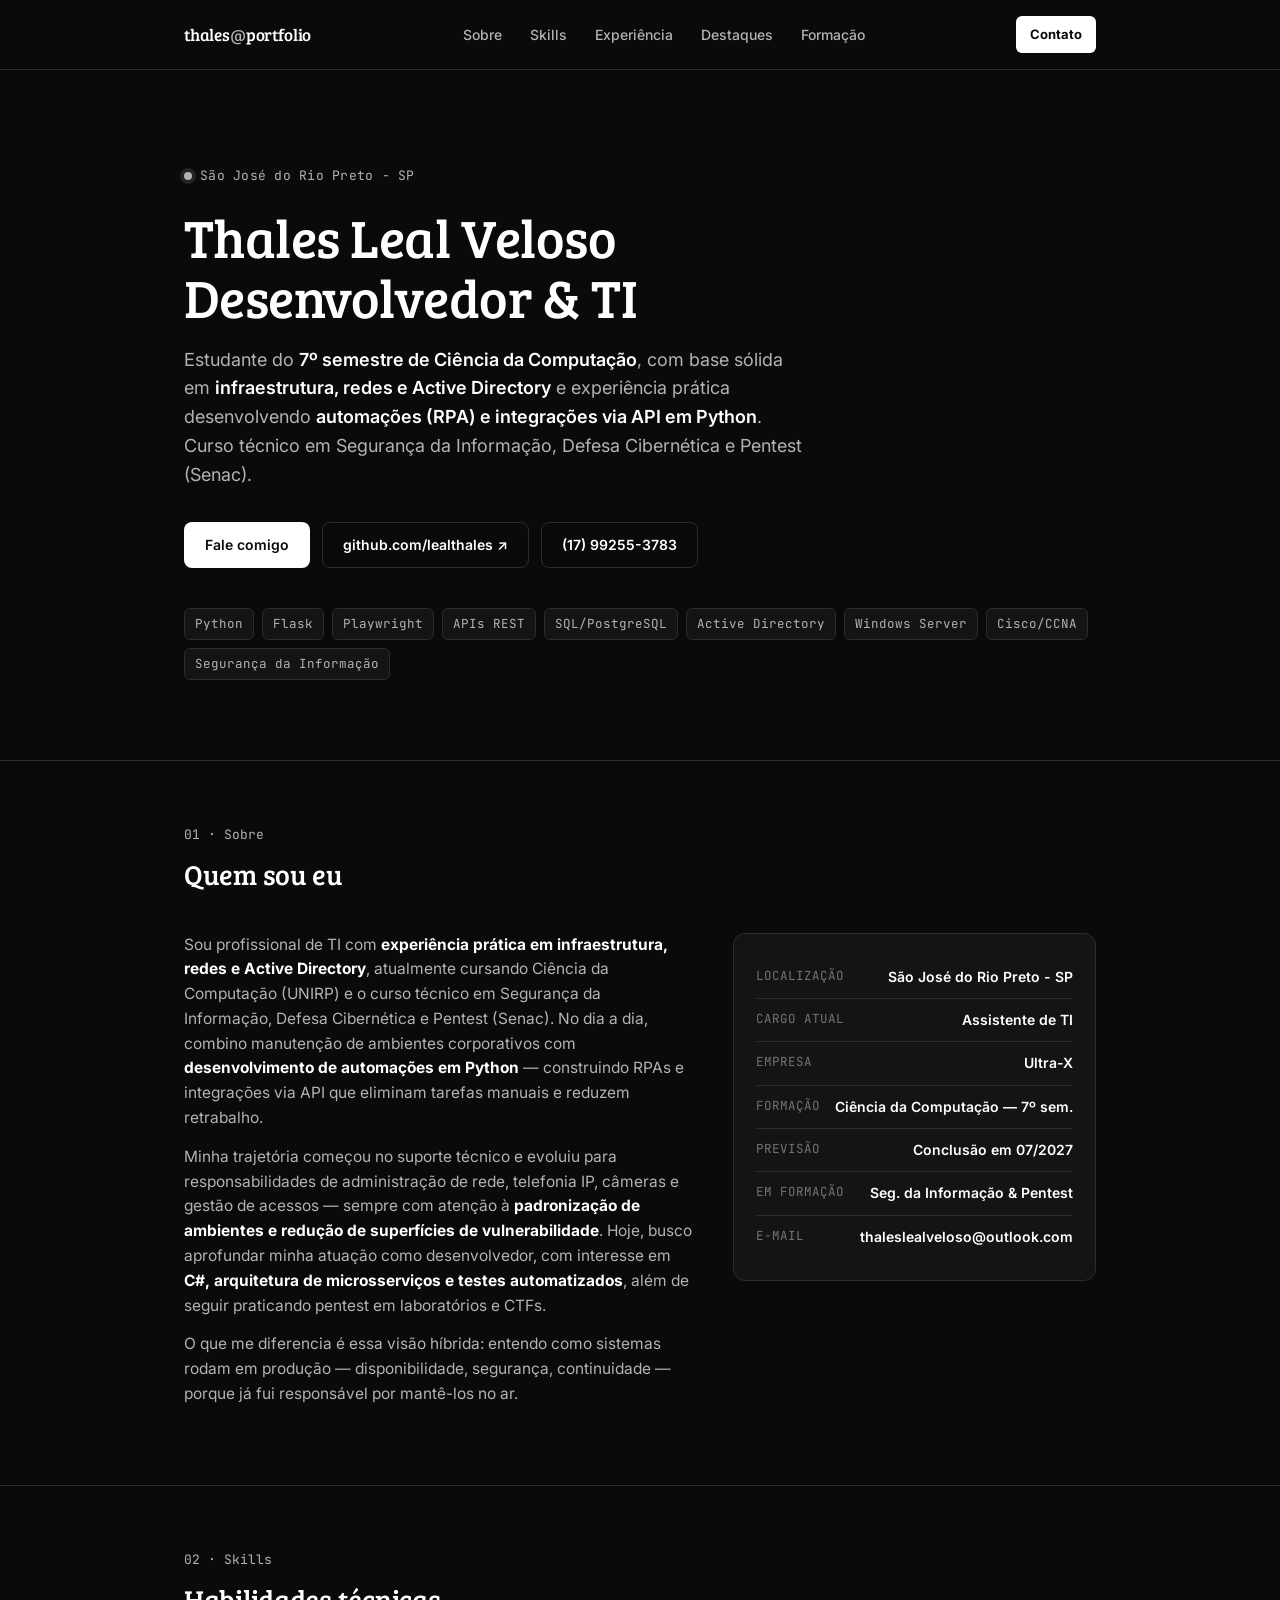
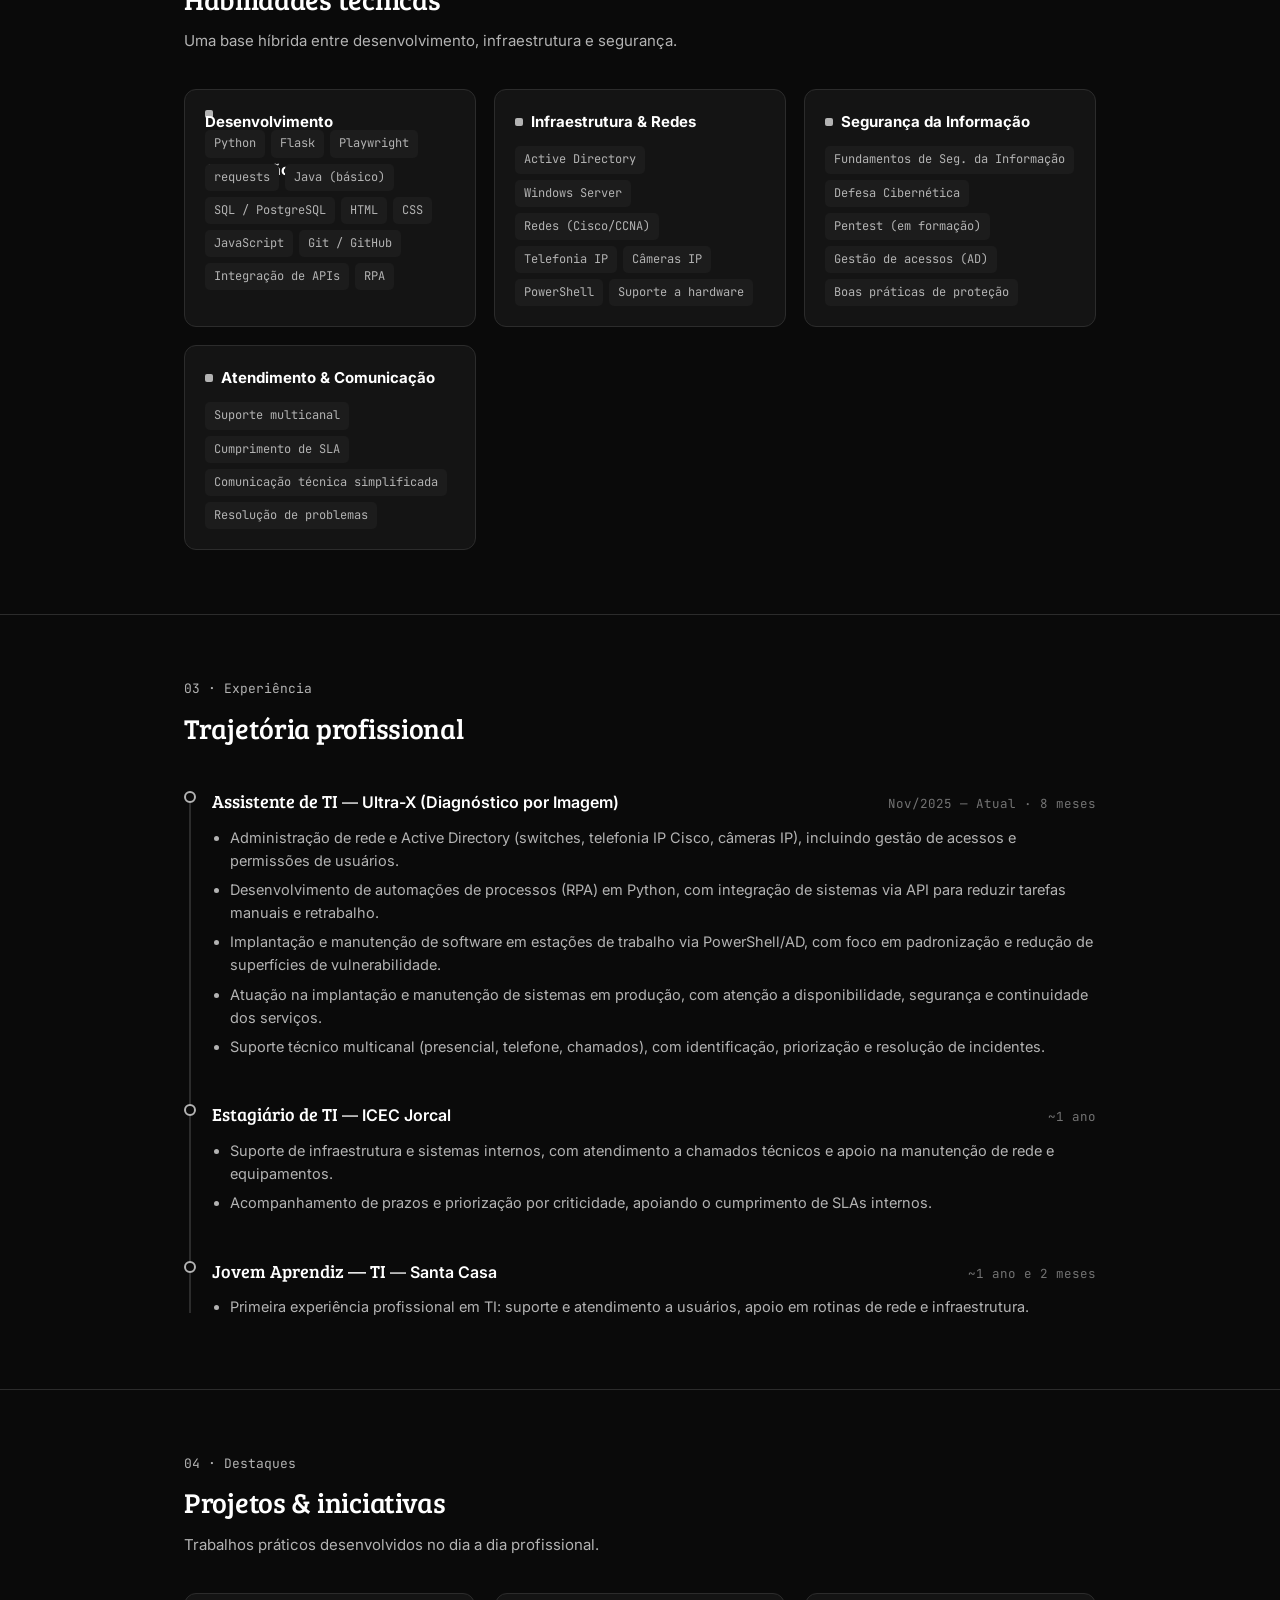
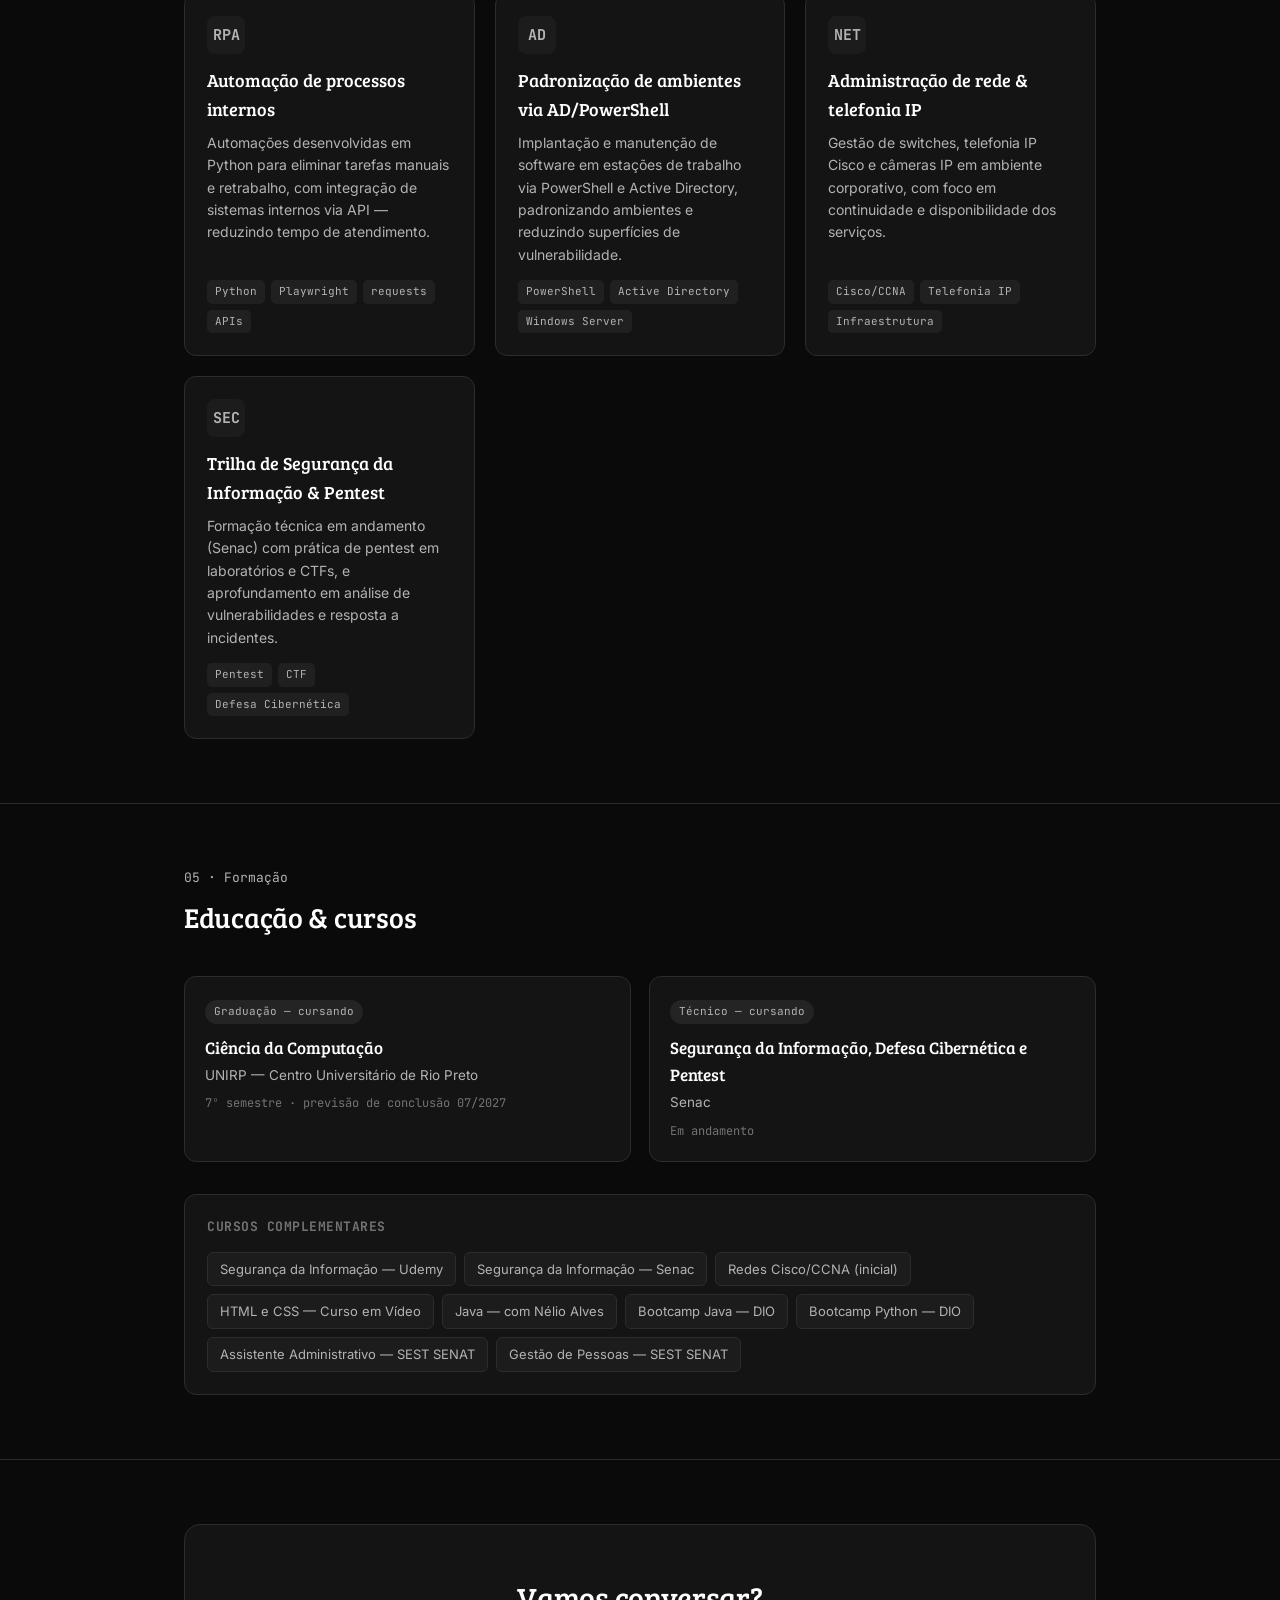
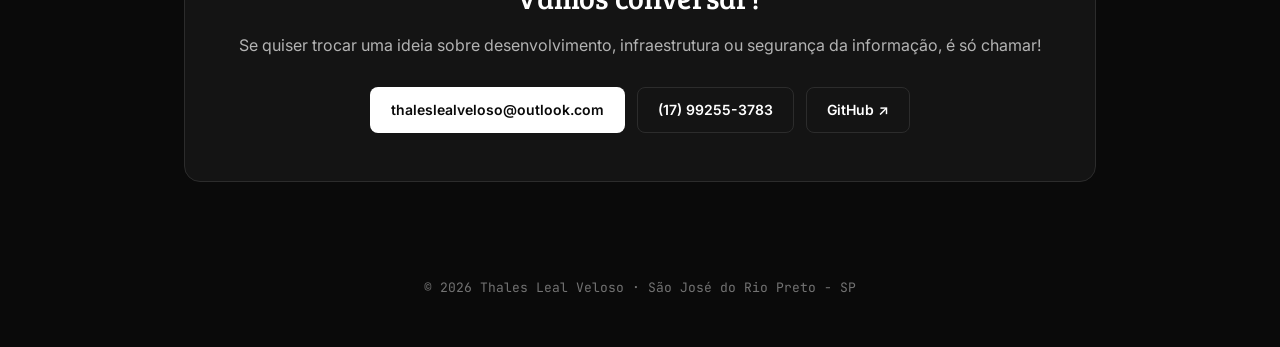
==== index.html @ 5e4aa4af "Rename index_7.html to index.html" ====
<!DOCTYPE html>
<html lang="pt-BR">
<head>
<meta charset="UTF-8">
<meta name="viewport" content="width=device-width, initial-scale=1.0">
<title>Thales Leal Veloso — Portfólio</title>
<link rel="preconnect" href="https://fonts.googleapis.com">
<link href="https://fonts.googleapis.com/css2?family=Bree+Serif&family=JetBrains+Mono:wght@400;500;700&family=Inter:wght@400;500;600;700;800&display=swap" rel="stylesheet">
<style>
  :root{
    --bg: #0a0a0a;
    --bg-elev: #141414;
    --bg-elev-2: #1c1c1c;
    --border: #2c2c2c;
    --text: #ffffff;
    --text-dim: #b3b3b3;
    --text-faint: #737373;
    --accent: #b3b3b3;
    --mono: 'JetBrains Mono', ui-monospace, SFMono-Regular, monospace;
    --sans: 'Inter', -apple-system, BlinkMacSystemFont, 'Segoe UI', sans-serif;
    --display: 'Bree Serif', 'Inter', serif;
  }
  *{ box-sizing: border-box; margin:0; padding:0; }
  html{ scroll-behavior: smooth; }
  body{
    background: var(--bg);
    color: var(--text);
    font-family: var(--sans);
    line-height: 1.6;
    -webkit-font-smoothing: antialiased;
  }
  .wrap{ max-width: 960px; margin: 0 auto; padding: 0 24px; position:relative; z-index:1; }

  /* NAV */
  nav{
    position: sticky; top:0; z-index: 50;
    background: rgba(10,10,10,0.9);
    backdrop-filter: blur(10px);
    border-bottom: 1px solid var(--border);
  }
  nav .wrap{ display:flex; align-items:center; justify-content:space-between; padding: 16px 24px; }
  .brand{ font-family: var(--display); font-weight:400; color: var(--text); font-size: 17px; letter-spacing:-0.01em; }
  .brand span{ color: var(--accent); }
  .navlinks{ display:flex; gap: 28px; list-style:none; }
  .navlinks a{ color: var(--text-dim); text-decoration:none; font-size: 14px; font-weight:500; transition: color .15s; }
  .navlinks a:hover{ color: var(--text); }
  .nav-cta{
    font-family: var(--sans); font-size: 13px; color: var(--bg);
    background: var(--text); padding: 8px 14px; border-radius: 6px;
    text-decoration:none; font-weight:700; white-space:nowrap;
  }
  .nav-toggle{ display:none; background:none; border:1px solid var(--border); color:var(--text); border-radius:6px; padding:6px 10px; font-size:18px; cursor:pointer; }

  /* HERO */
  header.hero{ padding: 96px 0 80px; }
  .eyebrow{
    font-family: var(--mono); color: var(--text-dim); font-size: 13px;
    display:flex; align-items:center; gap:8px; margin-bottom: 20px; letter-spacing:0.02em;
  }
  .eyebrow::before{ content:''; width:8px; height:8px; border-radius:50%; background: var(--accent); box-shadow: 0 0 0 4px rgba(179,179,179,0.15); }
  h1{
    font-family: var(--display);
    font-size: clamp(34px, 5vw, 54px);
    font-weight: 400;
    letter-spacing: -0.01em;
    line-height: 1.12;
    margin-bottom: 18px;
  }
  h1 .grad{ color: var(--text); }
  .lede{ font-size: 18px; color: var(--text-dim); max-width: 620px; margin-bottom: 32px; }
  .lede strong{ color: var(--text); font-weight: 600; }
  .hero-actions{ display:flex; flex-wrap:wrap; gap: 12px; margin-bottom: 40px; }
  .btn{
    font-family: var(--sans); font-weight: 600; font-size: 14px;
    padding: 11px 20px; border-radius: 8px; text-decoration:none;
    display:inline-flex; align-items:center; gap:8px; transition: all .15s;
    border: 1px solid transparent;
  }
  .btn-primary{ background: var(--text); color: var(--bg); }
  .btn-primary:hover{ transform: translateY(-1px); opacity:0.92; }
  .btn-ghost{ border-color: var(--border); color: var(--text); }
  .btn-ghost:hover{ border-color: var(--accent); color: var(--accent); }

  .taglist{ display:flex; flex-wrap:wrap; gap:8px; }
  .tag{
    font-family: var(--mono); font-size: 12.5px; color: var(--text-dim);
    background: var(--bg-elev); border: 1px solid var(--border);
    padding: 5px 10px; border-radius: 6px;
  }

  /* SECTION SHARED */
  section{ padding: 64px 0; border-top: 1px solid var(--border); }
  .section-head{ margin-bottom: 36px; }
  .section-num{ font-family: var(--mono); color: var(--accent); font-size: 13px; margin-bottom: 6px; }
  .section-title{ font-family: var(--display); font-size: 28px; font-weight: 400; letter-spacing:-0.01em; }
  .section-sub{ color: var(--text-dim); margin-top: 8px; max-width: 620px; font-size: 15px; }

  /* ABOUT */
  .about-grid{ display:grid; grid-template-columns: 1.4fr 1fr; gap: 40px; }
  .about-grid p{ color: var(--text-dim); margin-bottom: 14px; font-size: 15.5px; }
  .about-grid p strong{ color: var(--text); }
  .facts{ background: var(--bg-elev); border: 1px solid var(--border); border-radius: 12px; padding: 22px; height:fit-content; }
  .fact{ display:flex; justify-content:space-between; padding: 10px 0; border-bottom: 1px solid var(--border); font-size: 14px; }
  .fact:last-child{ border-bottom:none; }
  .fact-label{ color: var(--text-faint); font-family: var(--mono); font-size: 12.5px; }
  .fact-value{ color: var(--text); font-weight:600; text-align:right; }

  /* SKILLS */
  .skills-grid{ display:grid; grid-template-columns: repeat(auto-fit, minmax(240px,1fr)); gap: 18px; }
  .skill-card{ background: var(--bg-elev); border: 1px solid var(--border); border-radius: 12px; padding: 20px; }
  .skill-card h3{ font-size: 15px; margin-bottom: 12px; display:flex; align-items:center; gap:8px; }
  .skill-icon{ width:8px; height:8px; border-radius:2px; }
  .skill-list{ display:flex; flex-wrap:wrap; gap:6px; }
  .skill-list span{
    font-family: var(--mono); font-size: 12px; color: var(--text-dim);
    background: var(--bg-elev-2); padding: 4px 9px; border-radius: 5px;
  }

  /* EXPERIENCE */
  .timeline{ position:relative; padding-left: 28px; }
  .timeline::before{ content:''; position:absolute; left:5px; top:6px; bottom:6px; width:2px; background: var(--border); }
  .tl-item{ position:relative; padding-bottom: 36px; }
  .tl-item:last-child{ padding-bottom:0; }
  .tl-dot{ position:absolute; left:-28px; top:4px; width:12px; height:12px; border-radius:50%; background: var(--bg); border: 2px solid var(--accent); }
  .tl-head{ display:flex; flex-wrap:wrap; justify-content:space-between; align-items:baseline; gap:8px; margin-bottom:6px; }
  .tl-role{ font-family: var(--display); font-size: 18px; font-weight:400; }
  .tl-org{ color: var(--text); font-weight:600; }
  .tl-date{ font-family: var(--mono); font-size: 12.5px; color: var(--text-faint); white-space:nowrap; }
  .tl-item ul{ margin-top: 10px; padding-left: 18px; color: var(--text-dim); font-size: 14.5px; }
  .tl-item li{ margin-bottom: 6px; }
  .tl-item li::marker{ color: var(--accent); }

  /* PROJECTS */
  .proj-grid{ display:grid; grid-template-columns: repeat(auto-fit, minmax(280px,1fr)); gap: 20px; }
  .proj-card{
    background: var(--bg-elev); border: 1px solid var(--border); border-radius: 12px;
    padding: 22px; display:flex; flex-direction:column; transition: border-color .15s, transform .15s;
  }
  .proj-card:hover{ border-color: var(--accent); transform: translateY(-2px); }
  .proj-top{ display:flex; justify-content:space-between; align-items:flex-start; margin-bottom: 12px; }
  .proj-icon{
    width: 38px; height: 38px; border-radius: 8px; display:flex; align-items:center; justify-content:center;
    font-family: var(--mono); font-weight:700; font-size:15px;
    background: var(--bg-elev-2); color: var(--accent);
  }
  .proj-card h3{ font-family: var(--display); font-weight:400; font-size: 18px; margin-bottom: 8px; }
  .proj-card p{ color: var(--text-dim); font-size: 14px; margin-bottom: 14px; flex-grow:1; }
  .proj-tags{ display:flex; flex-wrap:wrap; gap:6px; }
  .proj-tags span{ font-family: var(--mono); font-size: 11px; color: var(--accent); background: rgba(179,179,179,0.08); padding: 3px 8px; border-radius: 5px; }

  /* EDUCATION */
  .edu-grid{ display:grid; grid-template-columns: repeat(auto-fit, minmax(280px,1fr)); gap: 18px; margin-bottom: 32px; }
  .edu-card{ background: var(--bg-elev); border: 1px solid var(--border); border-radius: 12px; padding: 20px; }
  .edu-card .badge{ font-family: var(--mono); font-size: 11px; color: var(--accent); background: rgba(179,179,179,0.1); padding: 3px 9px; border-radius: 20px; display:inline-block; margin-bottom: 10px; }
  .edu-card h3{ font-family: var(--display); font-weight:400; font-size: 17px; margin-bottom: 4px; }
  .edu-card .inst{ color: var(--text-dim); font-size: 13.5px; margin-bottom: 8px; }
  .edu-card .when{ font-family: var(--mono); font-size: 12px; color: var(--text-faint); }

  .courses{ background: var(--bg-elev); border: 1px solid var(--border); border-radius: 12px; padding: 22px; }
  .courses h4{ font-size: 13px; font-family: var(--mono); color: var(--text-faint); margin-bottom: 14px; text-transform:uppercase; letter-spacing:0.04em; }
  .course-list{ display:flex; flex-wrap:wrap; gap:8px; }
  .course-list span{ font-size: 13px; color: var(--text-dim); background: var(--bg-elev-2); padding: 6px 12px; border-radius: 6px; border: 1px solid var(--border); }

  /* CONTACT */
  .contact-box{
    background: var(--bg-elev);
    border: 1px solid var(--border); border-radius: 16px; padding: 48px; text-align:center;
  }
  .contact-box h2{ font-family: var(--display); font-size: 30px; font-weight:400; margin-bottom: 12px; letter-spacing:-0.01em; }
  .contact-box p{ color: var(--text-dim); margin-bottom: 28px; }
  .contact-links{ display:flex; flex-wrap:wrap; justify-content:center; gap: 12px; }

  footer{ padding: 32px 0 48px; text-align:center; color: var(--text-faint); font-size: 13px; font-family: var(--mono); }
  footer a{ color: var(--text-dim); }

  @media (max-width: 760px){
    .navlinks{ display:none; }
    .about-grid{ grid-template-columns: 1fr; }
    .hero{ padding: 64px 0 48px; }
    .contact-box{ padding: 32px 20px; }
  }
</style>
</head>
<body>

<nav>
  <div class="wrap">
    <div class="brand">thales<span>@</span>portfolio</div>
    <ul class="navlinks">
      <li><a href="#sobre">Sobre</a></li>
      <li><a href="#skills">Skills</a></li>
      <li><a href="#experiencia">Experiência</a></li>
      <li><a href="#projetos">Destaques</a></li>
      <li><a href="#formacao">Formação</a></li>
    </ul>
    <a class="nav-cta" href="mailto:thaleslealveloso@outlook.com">Contato</a>
  </div>
</nav>

<header class="hero">
  <div class="wrap">
    <div class="eyebrow">São José do Rio Preto - SP</div>
    <h1>Thales Leal Veloso<br><span class="grad">Desenvolvedor &amp; TI</span></h1>
    <p class="lede">
      Estudante do <strong>7º semestre de Ciência da Computação</strong>, com base sólida em
      <strong>infraestrutura, redes e Active Directory</strong> e experiência prática desenvolvendo
      <strong>automações (RPA) e integrações via API em Python</strong>. Curso técnico em Segurança da
      Informação, Defesa Cibernética e Pentest (Senac).
    </p>
    <div class="hero-actions">
      <a class="btn btn-primary" href="mailto:thaleslealveloso@outlook.com">Fale comigo</a>
      <a class="btn btn-ghost" href="https://github.com/lealthales" target="_blank" rel="noopener">github.com/lealthales ↗</a>
      <a class="btn btn-ghost" href="tel:+5517992553783">(17) 99255-3783</a>
    </div>
    <div class="taglist">
      <span class="tag">Python</span><span class="tag">Flask</span><span class="tag">Playwright</span>
      <span class="tag">APIs REST</span><span class="tag">SQL/PostgreSQL</span><span class="tag">Active Directory</span>
      <span class="tag">Windows Server</span><span class="tag">Cisco/CCNA</span><span class="tag">Segurança da Informação</span>
    </div>
  </div>
</header>

<section id="sobre">
  <div class="wrap">
    <div class="section-head">
      <div class="section-num">01 · Sobre</div>
      <div class="section-title">Quem sou eu</div>
    </div>
    <div class="about-grid">
      <div>
        <p>
          Sou profissional de TI com <strong>experiência prática em infraestrutura, redes e Active Directory</strong>,
          atualmente cursando Ciência da Computação (UNIRP) e o curso técnico em Segurança da Informação, Defesa
          Cibernética e Pentest (Senac). No dia a dia, combino manutenção de ambientes corporativos com
          <strong>desenvolvimento de automações em Python</strong> — construindo RPAs e integrações via API que
          eliminam tarefas manuais e reduzem retrabalho.
        </p>
        <p>
          Minha trajetória começou no suporte técnico e evoluiu para responsabilidades de administração de
          rede, telefonia IP, câmeras e gestão de acessos — sempre com atenção à <strong>padronização de
          ambientes e redução de superfícies de vulnerabilidade</strong>. Hoje, busco aprofundar minha atuação como
          desenvolvedor, com interesse em <strong>C#, arquitetura de microsserviços e testes automatizados</strong>,
          além de seguir praticando pentest em laboratórios e CTFs.
        </p>
        <p>
          O que me diferencia é essa visão híbrida: entendo como sistemas rodam em produção — disponibilidade,
          segurança, continuidade — porque já fui responsável por mantê-los no ar.
        </p>
      </div>
      <div class="facts">
        <div class="fact"><span class="fact-label">LOCALIZAÇÃO</span><span class="fact-value">São José do Rio Preto - SP</span></div>
        <div class="fact"><span class="fact-label">CARGO ATUAL</span><span class="fact-value">Assistente de TI</span></div>
        <div class="fact"><span class="fact-label">EMPRESA</span><span class="fact-value">Ultra-X</span></div>
        <div class="fact"><span class="fact-label">FORMAÇÃO</span><span class="fact-value">Ciência da Computação — 7º sem.</span></div>
        <div class="fact"><span class="fact-label">PREVISÃO</span><span class="fact-value">Conclusão em 07/2027</span></div>
        <div class="fact"><span class="fact-label">EM FORMAÇÃO</span><span class="fact-value">Seg. da Informação &amp; Pentest</span></div>
        <div class="fact"><span class="fact-label">E-MAIL</span><span class="fact-value">thaleslealveloso@outlook.com</span></div>
      </div>
    </div>
  </div>
</section>

<section id="skills">
  <div class="wrap">
    <div class="section-head">
      <div class="section-num">02 · Skills</div>
      <div class="section-title">Habilidades técnicas</div>
      <div class="section-sub">Uma base híbrida entre desenvolvimento, infraestrutura e segurança.</div>
    </div>
    <div class="skills-grid">
      <div class="skill-card">
        <h3><span class="skill-icon" style="background:var(--accent)"</span>Desenvolvimento &amp; Automação</h3>
        <div class="skill-list">
          <span>Python</span><span>Flask</span><span>Playwright</span><span>requests</span>
          <span>Java (básico)</span><span>SQL / PostgreSQL</span><span>HTML</span><span>CSS</span>
          <span>JavaScript</span><span>Git / GitHub</span><span>Integração de APIs</span><span>RPA</span>
        </div>
      </div>
      <div class="skill-card">
        <h3><span class="skill-icon" style="background:var(--accent)"></span>Infraestrutura &amp; Redes</h3>
        <div class="skill-list">
          <span>Active Directory</span><span>Windows Server</span><span>Redes (Cisco/CCNA)</span>
          <span>Telefonia IP</span><span>Câmeras IP</span><span>PowerShell</span><span>Suporte a hardware</span>
        </div>
      </div>
      <div class="skill-card">
        <h3><span class="skill-icon" style="background:var(--accent)"></span>Segurança da Informação</h3>
        <div class="skill-list">
          <span>Fundamentos de Seg. da Informação</span><span>Defesa Cibernética</span><span>Pentest (em formação)</span>
          <span>Gestão de acessos (AD)</span><span>Boas práticas de proteção</span>
        </div>
      </div>
      <div class="skill-card">
        <h3><span class="skill-icon" style="background:var(--accent)"></span>Atendimento &amp; Comunicação</h3>
        <div class="skill-list">
          <span>Suporte multicanal</span><span>Cumprimento de SLA</span><span>Comunicação técnica simplificada</span>
          <span>Resolução de problemas</span>
        </div>
      </div>
    </div>
  </div>
</section>

<section id="experiencia">
  <div class="wrap">
    <div class="section-head">
      <div class="section-num">03 · Experiência</div>
      <div class="section-title">Trajetória profissional</div>
    </div>
    <div class="timeline">
      <div class="tl-item">
        <div class="tl-dot"></div>
        <div class="tl-head">
          <div><span class="tl-role">Assistente de TI</span> — <span class="tl-org">Ultra-X (Diagnóstico por Imagem)</span></div>
          <div class="tl-date">Nov/2025 — Atual · 8 meses</div>
        </div>
        <ul>
          <li>Administração de rede e Active Directory (switches, telefonia IP Cisco, câmeras IP), incluindo gestão de acessos e permissões de usuários.</li>
          <li>Desenvolvimento de automações de processos (RPA) em Python, com integração de sistemas via API para reduzir tarefas manuais e retrabalho.</li>
          <li>Implantação e manutenção de software em estações de trabalho via PowerShell/AD, com foco em padronização e redução de superfícies de vulnerabilidade.</li>
          <li>Atuação na implantação e manutenção de sistemas em produção, com atenção a disponibilidade, segurança e continuidade dos serviços.</li>
          <li>Suporte técnico multicanal (presencial, telefone, chamados), com identificação, priorização e resolução de incidentes.</li>
        </ul>
      </div>
      <div class="tl-item">
        <div class="tl-dot"></div>
        <div class="tl-head">
          <div><span class="tl-role">Estagiário de TI</span> — <span class="tl-org">ICEC Jorcal</span></div>
          <div class="tl-date">~1 ano</div>
        </div>
        <ul>
          <li>Suporte de infraestrutura e sistemas internos, com atendimento a chamados técnicos e apoio na manutenção de rede e equipamentos.</li>
          <li>Acompanhamento de prazos e priorização por criticidade, apoiando o cumprimento de SLAs internos.</li>
        </ul>
      </div>
      <div class="tl-item">
        <div class="tl-dot"></div>
        <div class="tl-head">
          <div><span class="tl-role">Jovem Aprendiz — TI</span> — <span class="tl-org">Santa Casa</span></div>
          <div class="tl-date">~1 ano e 2 meses</div>
        </div>
        <ul>
          <li>Primeira experiência profissional em TI: suporte e atendimento a usuários, apoio em rotinas de rede e infraestrutura.</li>
        </ul>
      </div>
    </div>
  </div>
</section>

<section id="projetos">
  <div class="wrap">
    <div class="section-head">
      <div class="section-num">04 · Destaques</div>
      <div class="section-title">Projetos &amp; iniciativas</div>
      <div class="section-sub">Trabalhos práticos desenvolvidos no dia a dia profissional.</div>
    </div>
    <div class="proj-grid">
      <div class="proj-card">
        <div class="proj-top">
          <div class="proj-icon">RPA</div>
        </div>
        <h3>Automação de processos internos</h3>
        <p>Automações desenvolvidas em Python para eliminar tarefas manuais e retrabalho, com integração de sistemas internos via API — reduzindo tempo de atendimento.</p>
        <div class="proj-tags"><span>Python</span><span>Playwright</span><span>requests</span><span>APIs</span></div>
      </div>
      <div class="proj-card">
        <div class="proj-top">
          <div class="proj-icon">AD</div>
        </div>
        <h3>Padronização de ambientes via AD/PowerShell</h3>
        <p>Implantação e manutenção de software em estações de trabalho via PowerShell e Active Directory, padronizando ambientes e reduzindo superfícies de vulnerabilidade.</p>
        <div class="proj-tags"><span>PowerShell</span><span>Active Directory</span><span>Windows Server</span></div>
      </div>
      <div class="proj-card">
        <div class="proj-top">
          <div class="proj-icon">NET</div>
        </div>
        <h3>Administração de rede &amp; telefonia IP</h3>
        <p>Gestão de switches, telefonia IP Cisco e câmeras IP em ambiente corporativo, com foco em continuidade e disponibilidade dos serviços.</p>
        <div class="proj-tags"><span>Cisco/CCNA</span><span>Telefonia IP</span><span>Infraestrutura</span></div>
      </div>
      <div class="proj-card">
        <div class="proj-top">
          <div class="proj-icon">SEC</div>
        </div>
        <h3>Trilha de Segurança da Informação &amp; Pentest</h3>
        <p>Formação técnica em andamento (Senac) com prática de pentest em laboratórios e CTFs, e aprofundamento em análise de vulnerabilidades e resposta a incidentes.</p>
        <div class="proj-tags"><span>Pentest</span><span>CTF</span><span>Defesa Cibernética</span></div>
      </div>
    </div>
  </div>
</section>

<section id="formacao">
  <div class="wrap">
    <div class="section-head">
      <div class="section-num">05 · Formação</div>
      <div class="section-title">Educação &amp; cursos</div>
    </div>
    <div class="edu-grid">
      <div class="edu-card">
        <span class="badge">Graduação — cursando</span>
        <h3>Ciência da Computação</h3>
        <div class="inst">UNIRP — Centro Universitário de Rio Preto</div>
        <div class="when">7º semestre · previsão de conclusão 07/2027</div>
      </div>
      <div class="edu-card">
        <span class="badge">Técnico — cursando</span>
        <h3>Segurança da Informação, Defesa Cibernética e Pentest</h3>
        <div class="inst">Senac</div>
        <div class="when">Em andamento</div>
      </div>
    </div>
    <div class="courses">
      <h4>Cursos complementares</h4>
      <div class="course-list">
        <span>Segurança da Informação — Udemy</span>
        <span>Segurança da Informação — Senac</span>
        <span>Redes Cisco/CCNA (inicial)</span>
        <span>HTML e CSS — Curso em Vídeo</span>
        <span>Java — com Nélio Alves</span>
        <span>Bootcamp Java — DIO</span>
        <span>Bootcamp Python — DIO</span>
        <span>Assistente Administrativo — SEST SENAT</span>
        <span>Gestão de Pessoas — SEST SENAT</span>
      </div>
    </div>
  </div>
</section>

<section id="contato">
  <div class="wrap">
    <div class="contact-box">
      <h2>Vamos conversar?</h2>
      <p>Se quiser trocar uma ideia sobre desenvolvimento, infraestrutura ou segurança da informação, é só chamar!</p>
      <div class="contact-links">
        <a class="btn btn-primary" href="mailto:thaleslealveloso@outlook.com">thaleslealveloso@outlook.com</a>
        <a class="btn btn-ghost" href="tel:+5517992553783">(17) 99255-3783</a>
        <a class="btn btn-ghost" href="https://github.com/lealthales" target="_blank" rel="noopener">GitHub ↗</a>
      </div>
    </div>
  </div>
</section>

<footer>
  <div class="wrap">
    © <span id="year"></span> Thales Leal Veloso · São José do Rio Preto - SP
  </div>
</footer>

<script>
  document.getElementById('year').textContent = new Date().getFullYear();
</script>

</body>
</html>
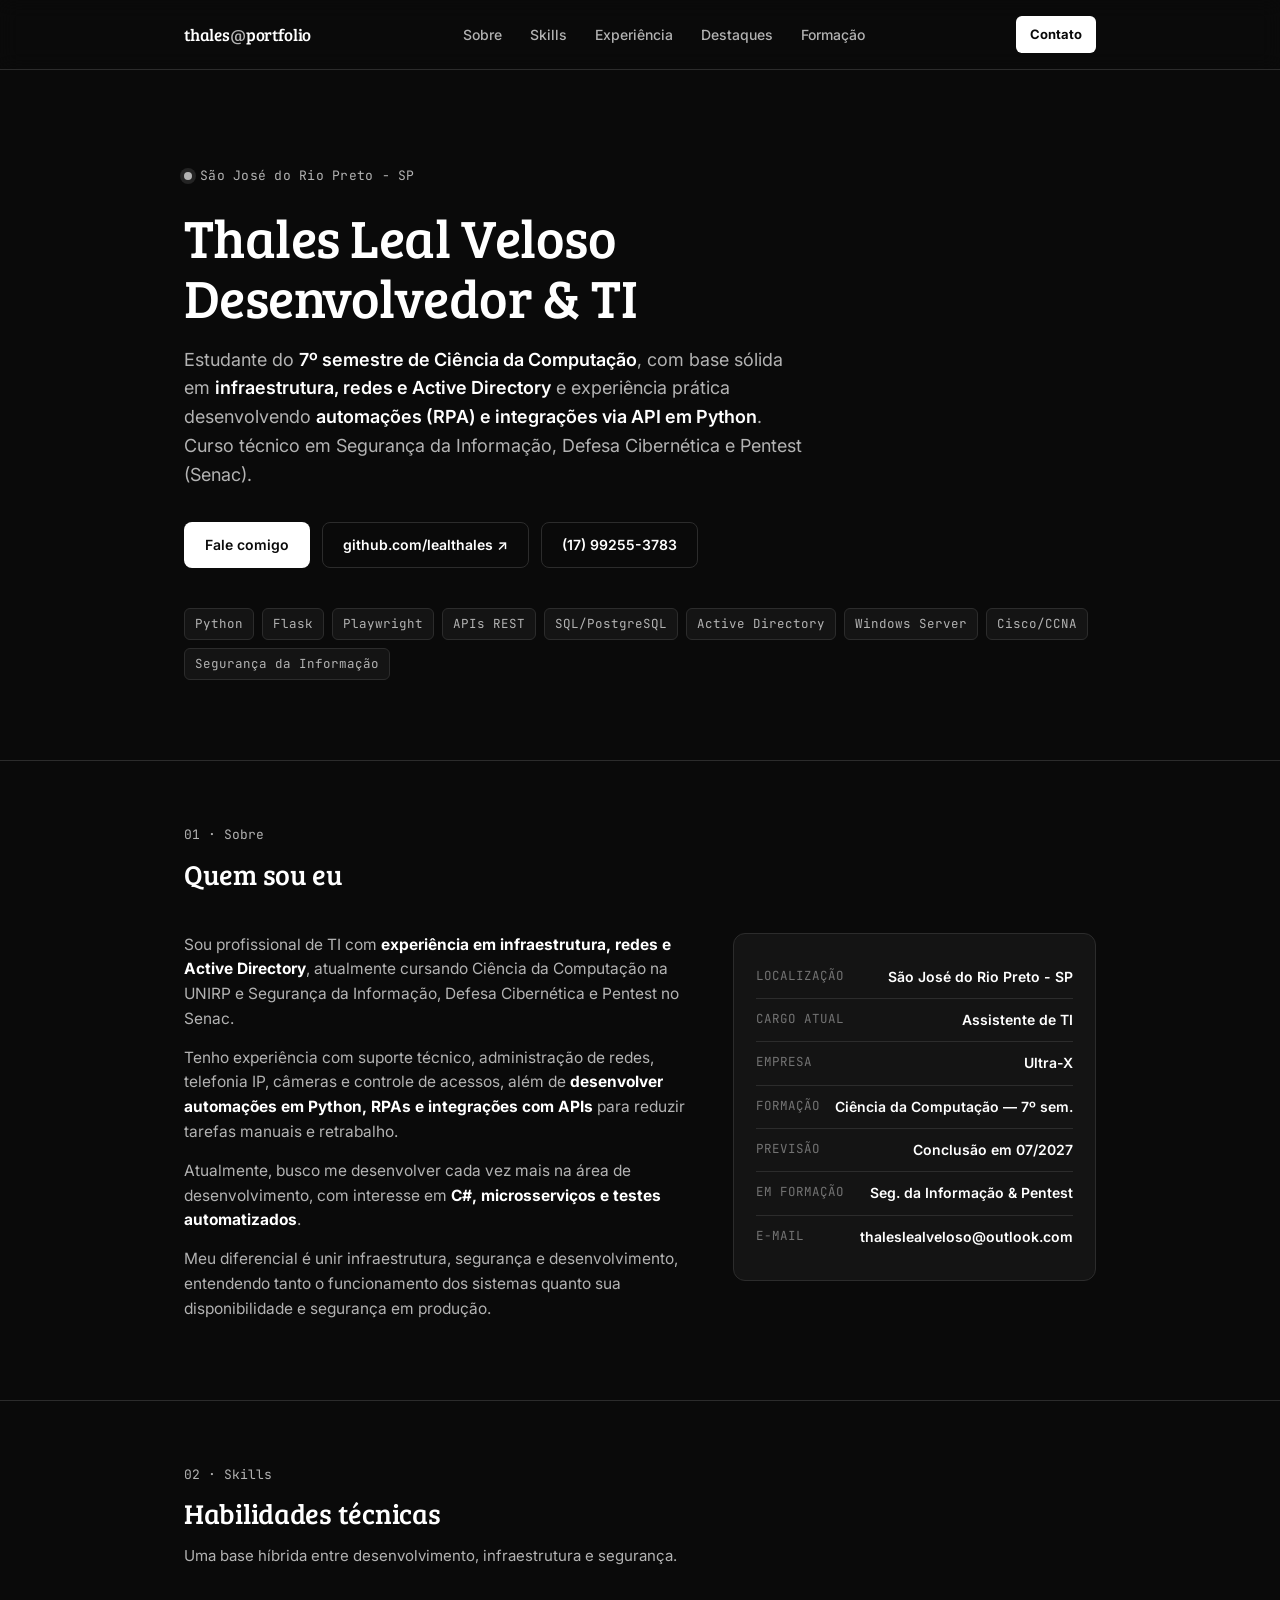
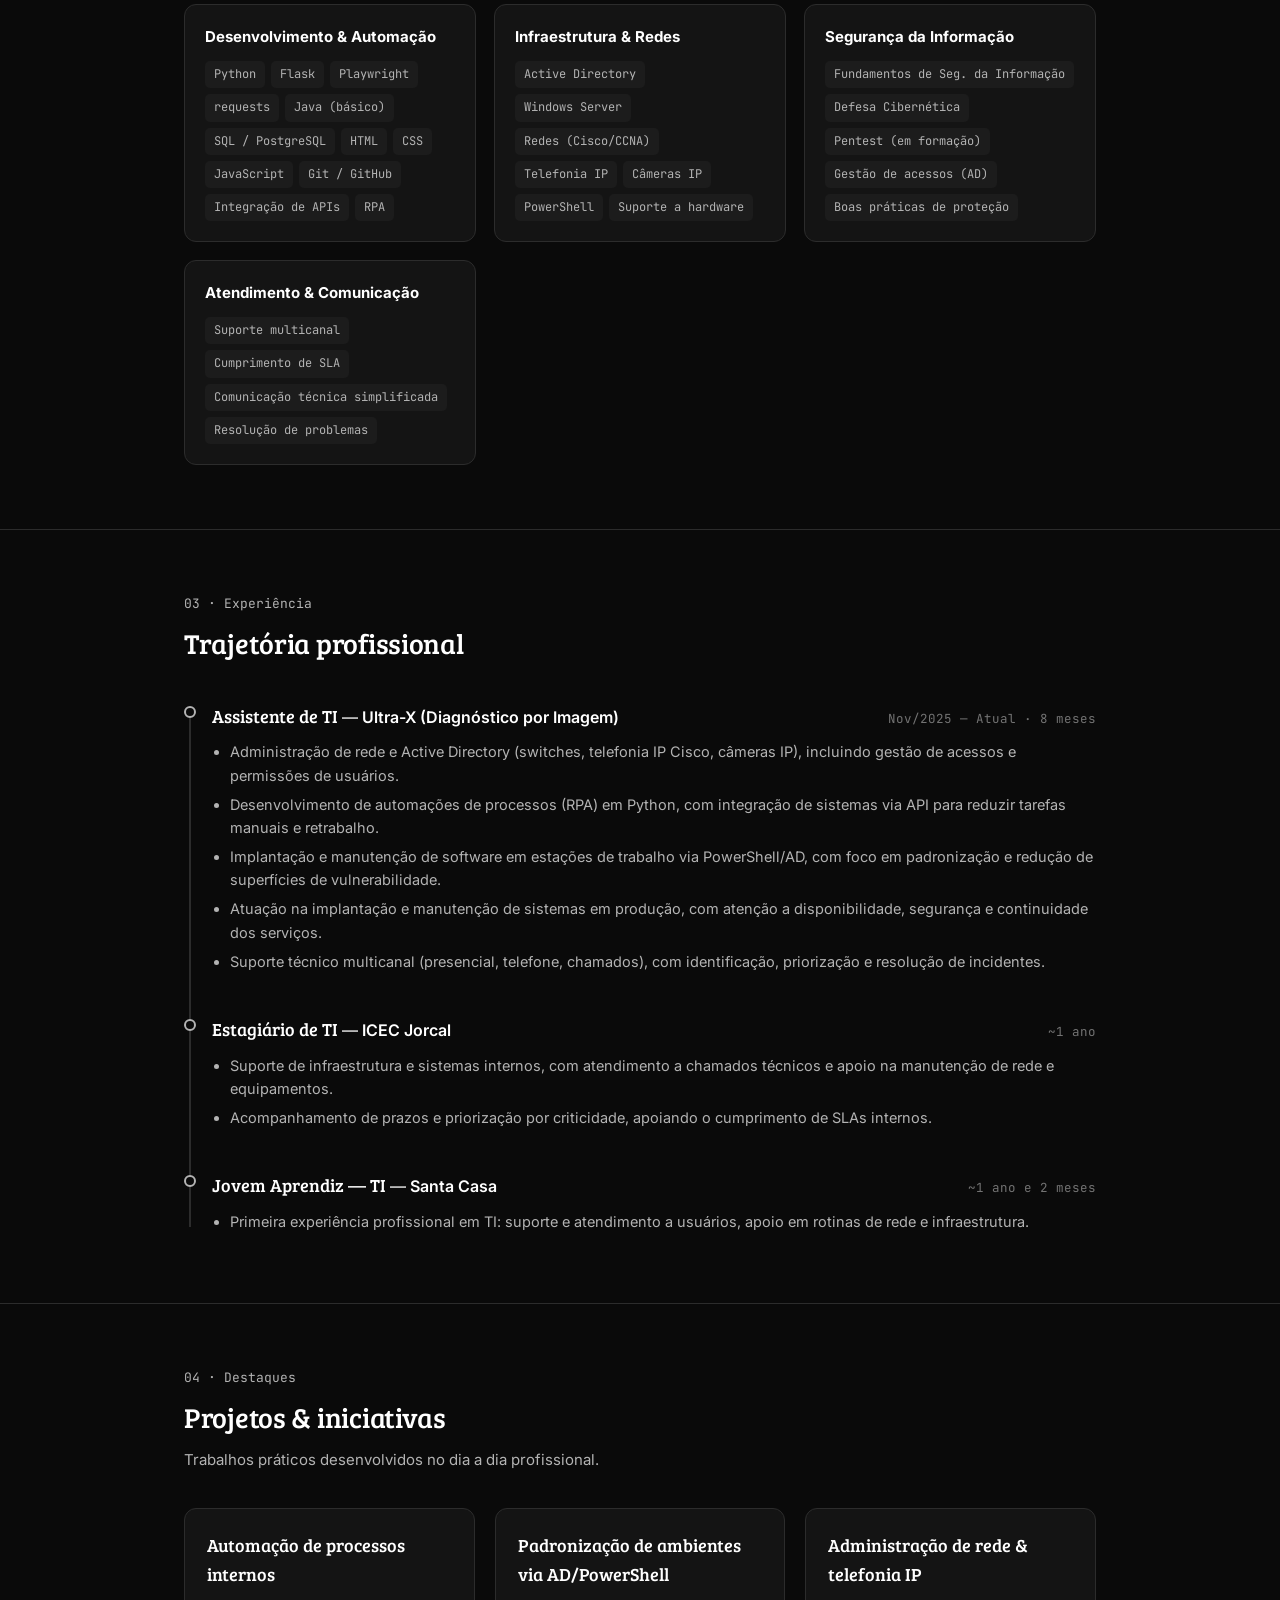
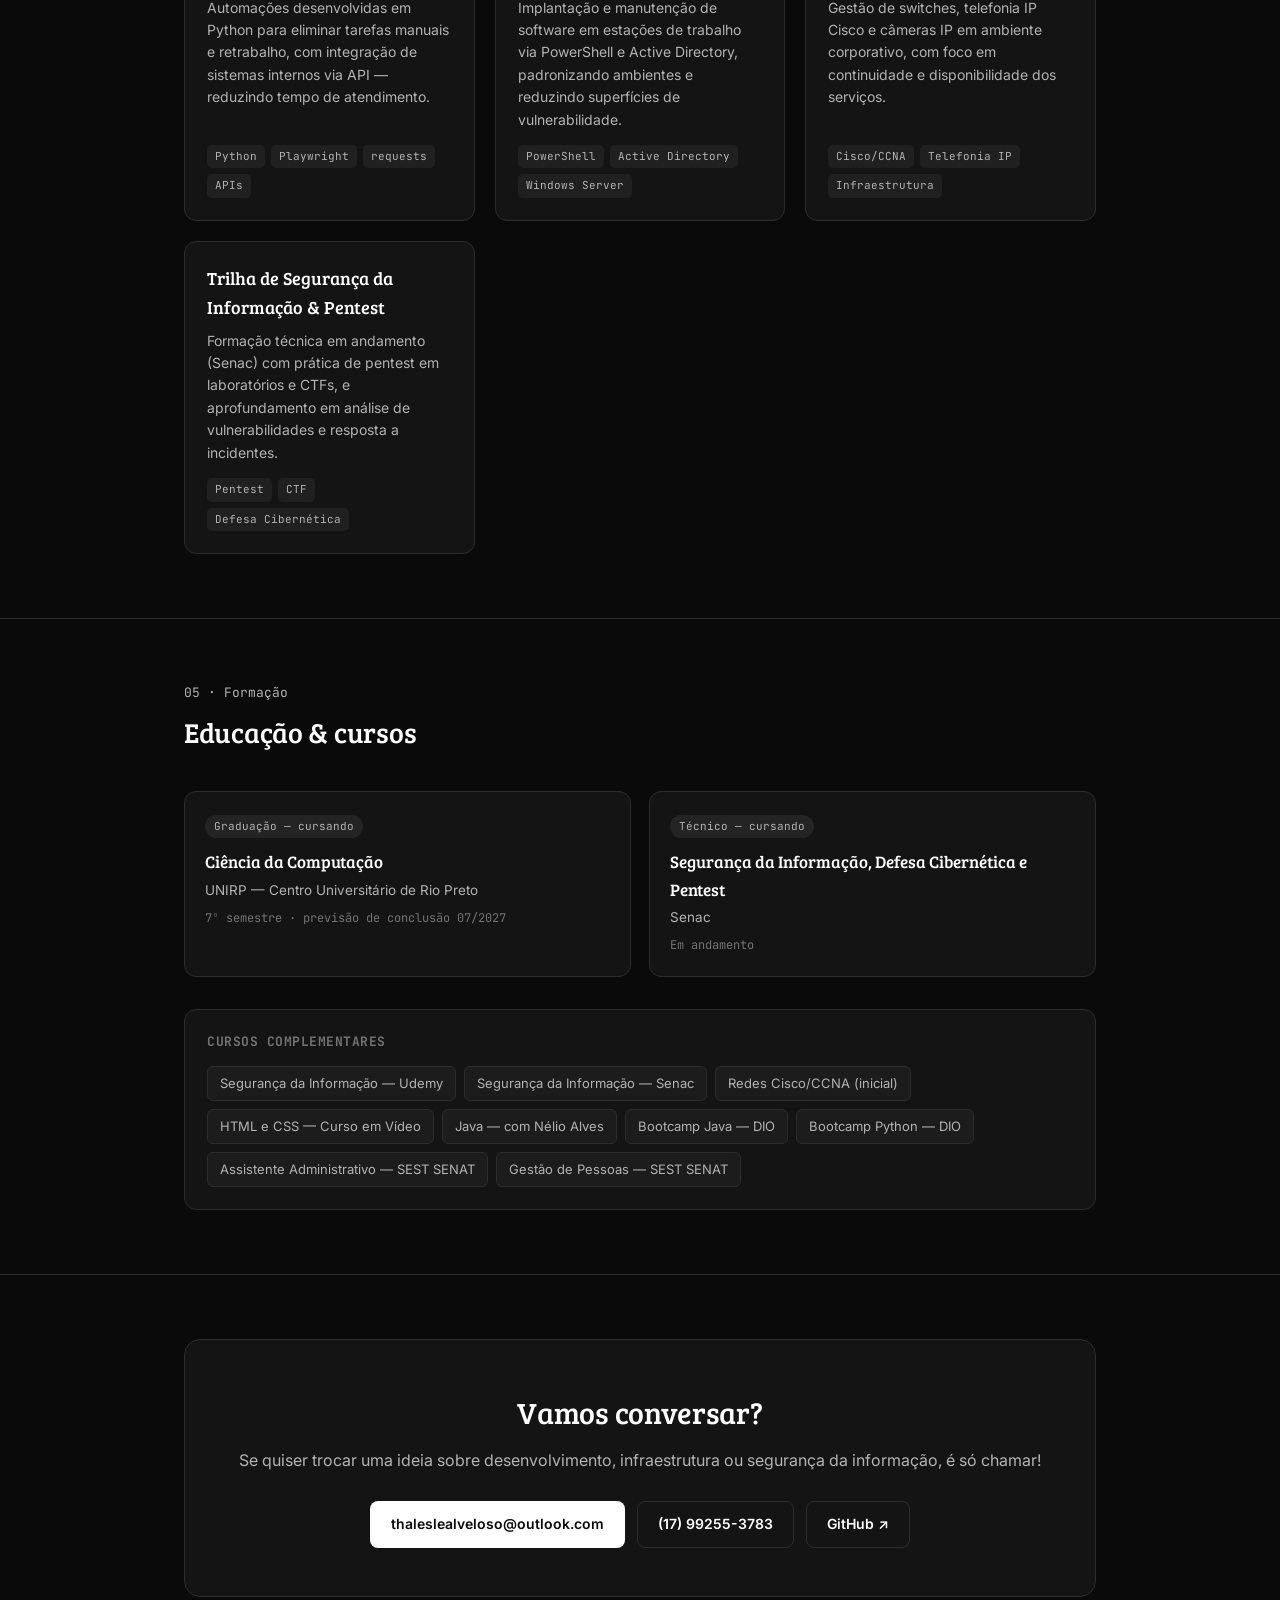
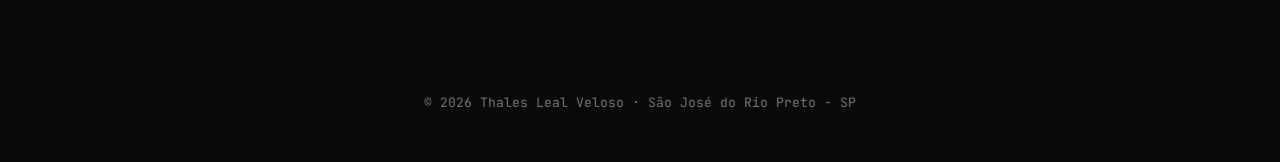
==== commit 6723e690: "Refactor HTML structure and update content Updated text content for improved clarity and removed unn" ====
--- a/index.html
+++ b/index.html
@@ -108,8 +108,7 @@
   /* SKILLS */
   .skills-grid{ display:grid; grid-template-columns: repeat(auto-fit, minmax(240px,1fr)); gap: 18px; }
   .skill-card{ background: var(--bg-elev); border: 1px solid var(--border); border-radius: 12px; padding: 20px; }
-  .skill-card h3{ font-size: 15px; margin-bottom: 12px; display:flex; align-items:center; gap:8px; }
-  .skill-icon{ width:8px; height:8px; border-radius:2px; }
+  .skill-card h3{ font-size: 15px; margin-bottom: 12px; font-weight:700; }
   .skill-list{ display:flex; flex-wrap:wrap; gap:6px; }
   .skill-list span{
     font-family: var(--mono); font-size: 12px; color: var(--text-dim);
@@ -137,12 +136,6 @@
     padding: 22px; display:flex; flex-direction:column; transition: border-color .15s, transform .15s;
   }
   .proj-card:hover{ border-color: var(--accent); transform: translateY(-2px); }
-  .proj-top{ display:flex; justify-content:space-between; align-items:flex-start; margin-bottom: 12px; }
-  .proj-icon{
-    width: 38px; height: 38px; border-radius: 8px; display:flex; align-items:center; justify-content:center;
-    font-family: var(--mono); font-weight:700; font-size:15px;
-    background: var(--bg-elev-2); color: var(--accent);
-  }
   .proj-card h3{ font-family: var(--display); font-weight:400; font-size: 18px; margin-bottom: 8px; }
   .proj-card p{ color: var(--text-dim); font-size: 14px; margin-bottom: 14px; flex-grow:1; }
   .proj-tags{ display:flex; flex-wrap:wrap; gap:6px; }
@@ -229,22 +222,22 @@
     <div class="about-grid">
       <div>
         <p>
-          Sou profissional de TI com <strong>experiência prática em infraestrutura, redes e Active Directory</strong>,
-          atualmente cursando Ciência da Computação (UNIRP) e o curso técnico em Segurança da Informação, Defesa
-          Cibernética e Pentest (Senac). No dia a dia, combino manutenção de ambientes corporativos com
-          <strong>desenvolvimento de automações em Python</strong> — construindo RPAs e integrações via API que
-          eliminam tarefas manuais e reduzem retrabalho.
+          Sou profissional de TI com <strong>experiência em infraestrutura, redes e Active Directory</strong>,
+          atualmente cursando Ciência da Computação na UNIRP e Segurança da Informação, Defesa Cibernética e
+          Pentest no Senac.
         </p>
         <p>
-          Minha trajetória começou no suporte técnico e evoluiu para responsabilidades de administração de
-          rede, telefonia IP, câmeras e gestão de acessos — sempre com atenção à <strong>padronização de
-          ambientes e redução de superfícies de vulnerabilidade</strong>. Hoje, busco aprofundar minha atuação como
-          desenvolvedor, com interesse em <strong>C#, arquitetura de microsserviços e testes automatizados</strong>,
-          além de seguir praticando pentest em laboratórios e CTFs.
+          Tenho experiência com suporte técnico, administração de redes, telefonia IP, câmeras e controle de
+          acessos, além de <strong>desenvolver automações em Python, RPAs e integrações com APIs</strong> para
+          reduzir tarefas manuais e retrabalho.
         </p>
         <p>
-          O que me diferencia é essa visão híbrida: entendo como sistemas rodam em produção — disponibilidade,
-          segurança, continuidade — porque já fui responsável por mantê-los no ar.
+          Atualmente, busco me desenvolver cada vez mais na área de desenvolvimento, com interesse em
+          <strong>C#, microsserviços e testes automatizados</strong>.
+        </p>
+        <p>
+          Meu diferencial é unir infraestrutura, segurança e desenvolvimento, entendendo tanto o funcionamento
+          dos sistemas quanto sua disponibilidade e segurança em produção.
         </p>
       </div>
       <div class="facts">
@@ -269,7 +262,7 @@
     </div>
     <div class="skills-grid">
       <div class="skill-card">
-        <h3><span class="skill-icon" style="background:var(--accent)"</span>Desenvolvimento &amp; Automação</h3>
+        <h3>Desenvolvimento &amp; Automação</h3>
         <div class="skill-list">
           <span>Python</span><span>Flask</span><span>Playwright</span><span>requests</span>
           <span>Java (básico)</span><span>SQL / PostgreSQL</span><span>HTML</span><span>CSS</span>
@@ -277,21 +270,21 @@
         </div>
       </div>
       <div class="skill-card">
-        <h3><span class="skill-icon" style="background:var(--accent)"></span>Infraestrutura &amp; Redes</h3>
+        <h3>Infraestrutura &amp; Redes</h3>
         <div class="skill-list">
           <span>Active Directory</span><span>Windows Server</span><span>Redes (Cisco/CCNA)</span>
           <span>Telefonia IP</span><span>Câmeras IP</span><span>PowerShell</span><span>Suporte a hardware</span>
         </div>
       </div>
       <div class="skill-card">
-        <h3><span class="skill-icon" style="background:var(--accent)"></span>Segurança da Informação</h3>
+        <h3>Segurança da Informação</h3>
         <div class="skill-list">
           <span>Fundamentos de Seg. da Informação</span><span>Defesa Cibernética</span><span>Pentest (em formação)</span>
           <span>Gestão de acessos (AD)</span><span>Boas práticas de proteção</span>
         </div>
       </div>
       <div class="skill-card">
-        <h3><span class="skill-icon" style="background:var(--accent)"></span>Atendimento &amp; Comunicação</h3>
+        <h3>Atendimento &amp; Comunicação</h3>
         <div class="skill-list">
           <span>Suporte multicanal</span><span>Cumprimento de SLA</span><span>Comunicação técnica simplificada</span>
           <span>Resolução de problemas</span>
@@ -356,33 +349,21 @@
     </div>
     <div class="proj-grid">
       <div class="proj-card">
-        <div class="proj-top">
-          <div class="proj-icon">RPA</div>
-        </div>
         <h3>Automação de processos internos</h3>
         <p>Automações desenvolvidas em Python para eliminar tarefas manuais e retrabalho, com integração de sistemas internos via API — reduzindo tempo de atendimento.</p>
         <div class="proj-tags"><span>Python</span><span>Playwright</span><span>requests</span><span>APIs</span></div>
       </div>
       <div class="proj-card">
-        <div class="proj-top">
-          <div class="proj-icon">AD</div>
-        </div>
         <h3>Padronização de ambientes via AD/PowerShell</h3>
         <p>Implantação e manutenção de software em estações de trabalho via PowerShell e Active Directory, padronizando ambientes e reduzindo superfícies de vulnerabilidade.</p>
         <div class="proj-tags"><span>PowerShell</span><span>Active Directory</span><span>Windows Server</span></div>
       </div>
       <div class="proj-card">
-        <div class="proj-top">
-          <div class="proj-icon">NET</div>
-        </div>
         <h3>Administração de rede &amp; telefonia IP</h3>
         <p>Gestão de switches, telefonia IP Cisco e câmeras IP em ambiente corporativo, com foco em continuidade e disponibilidade dos serviços.</p>
         <div class="proj-tags"><span>Cisco/CCNA</span><span>Telefonia IP</span><span>Infraestrutura</span></div>
       </div>
       <div class="proj-card">
-        <div class="proj-top">
-          <div class="proj-icon">SEC</div>
-        </div>
         <h3>Trilha de Segurança da Informação &amp; Pentest</h3>
         <p>Formação técnica em andamento (Senac) com prática de pentest em laboratórios e CTFs, e aprofundamento em análise de vulnerabilidades e resposta a incidentes.</p>
         <div class="proj-tags"><span>Pentest</span><span>CTF</span><span>Defesa Cibernética</span></div>
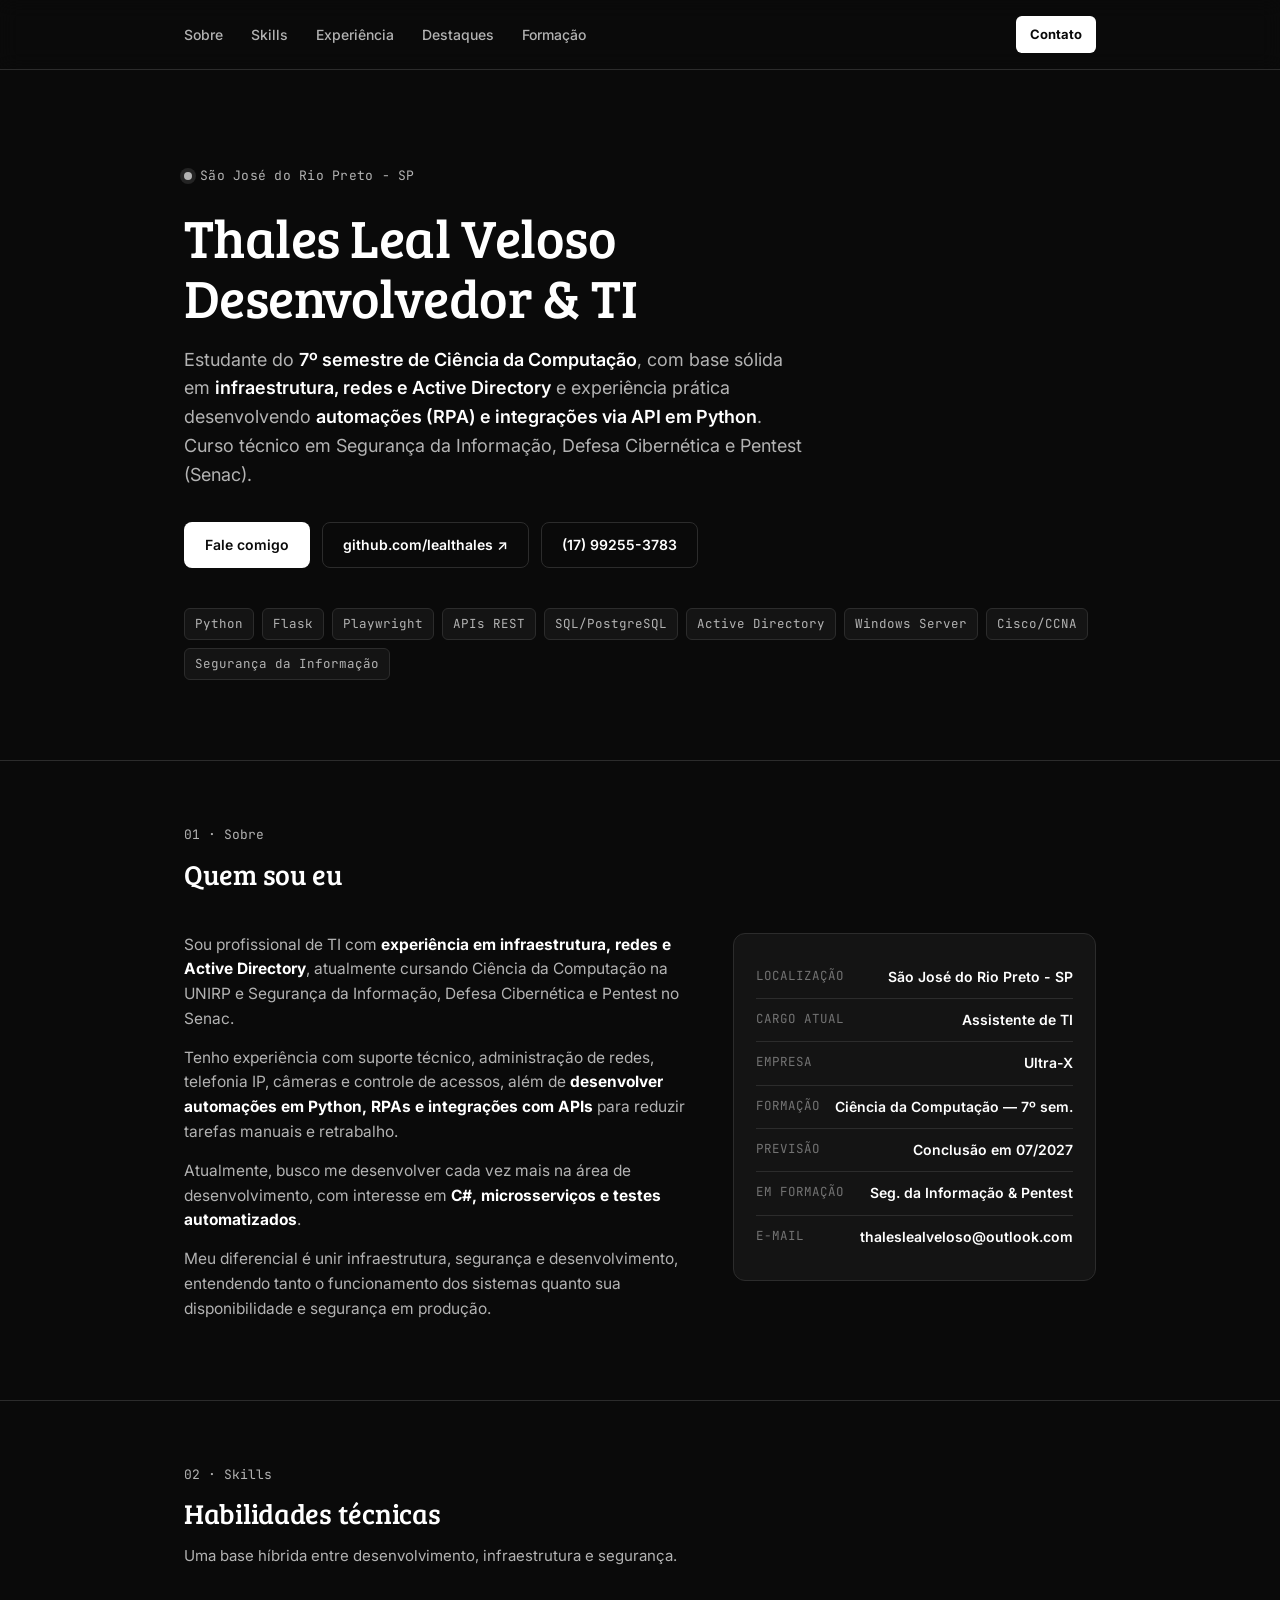
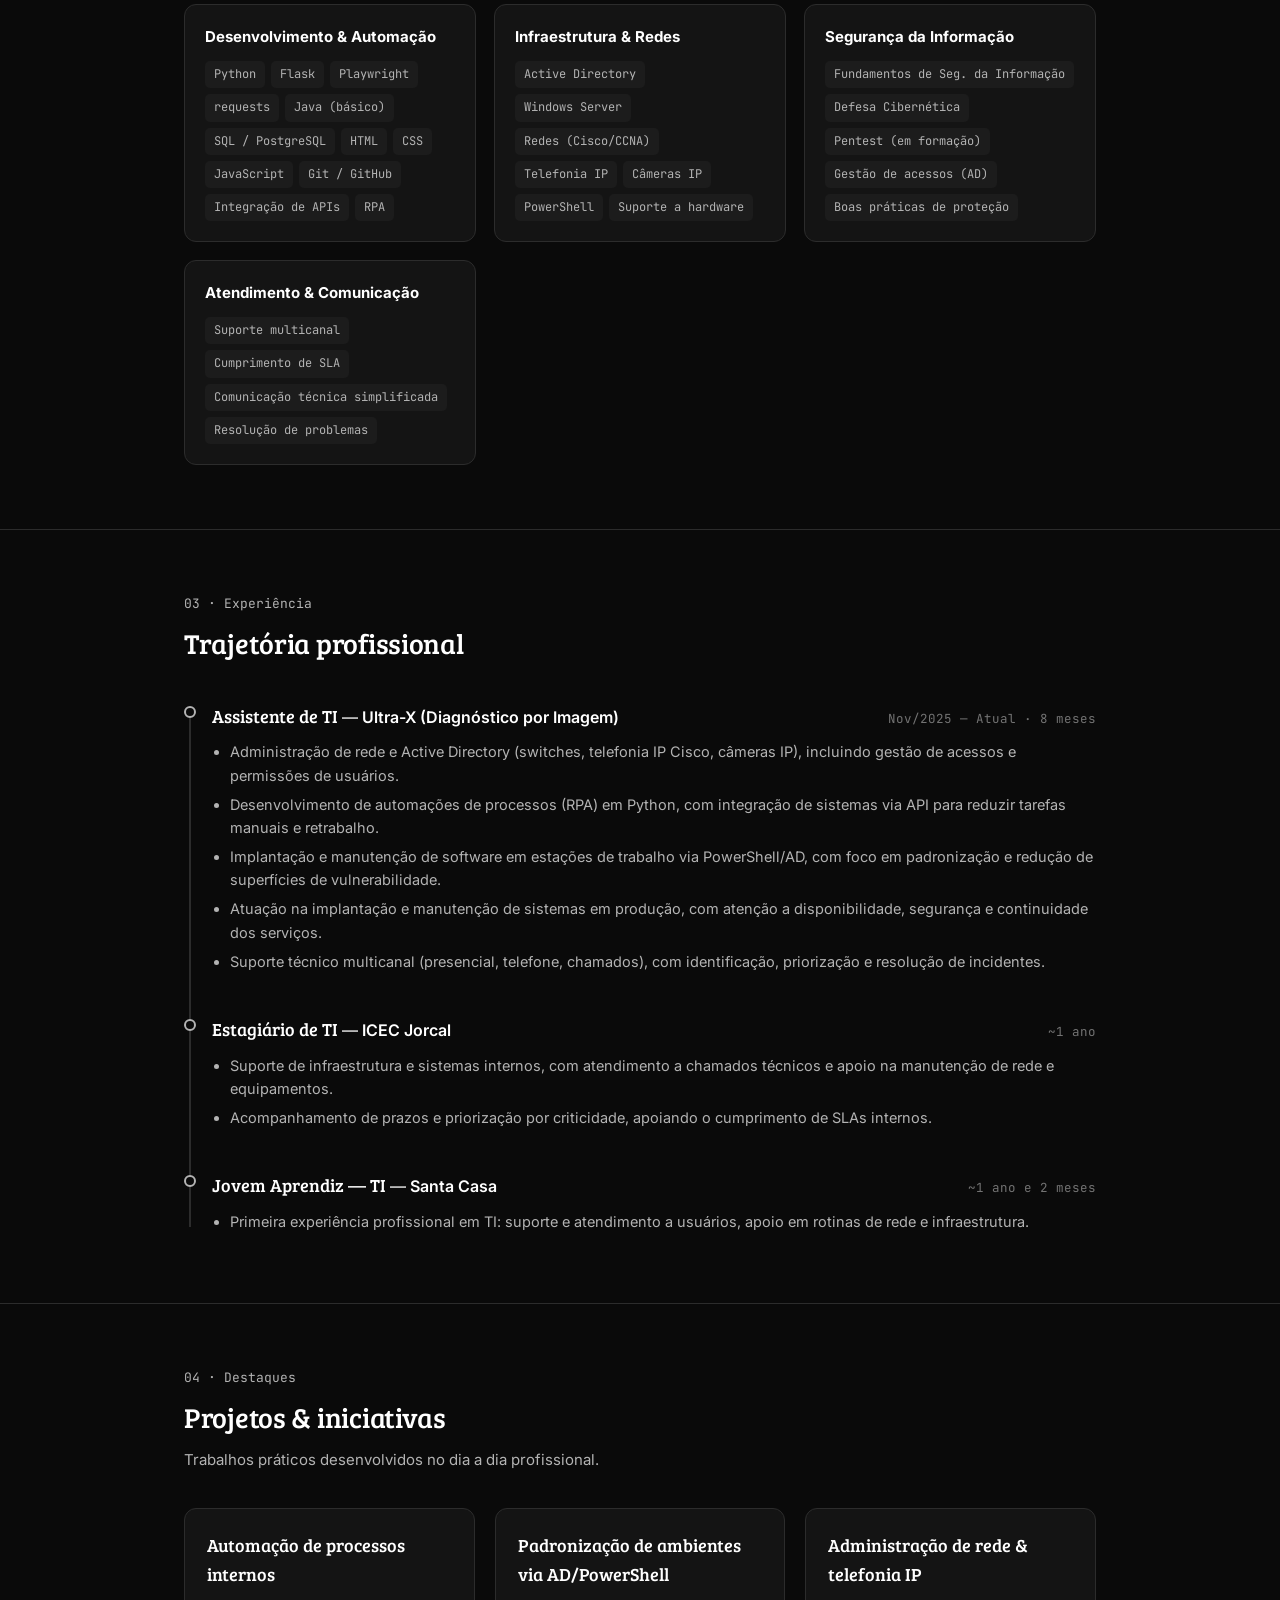
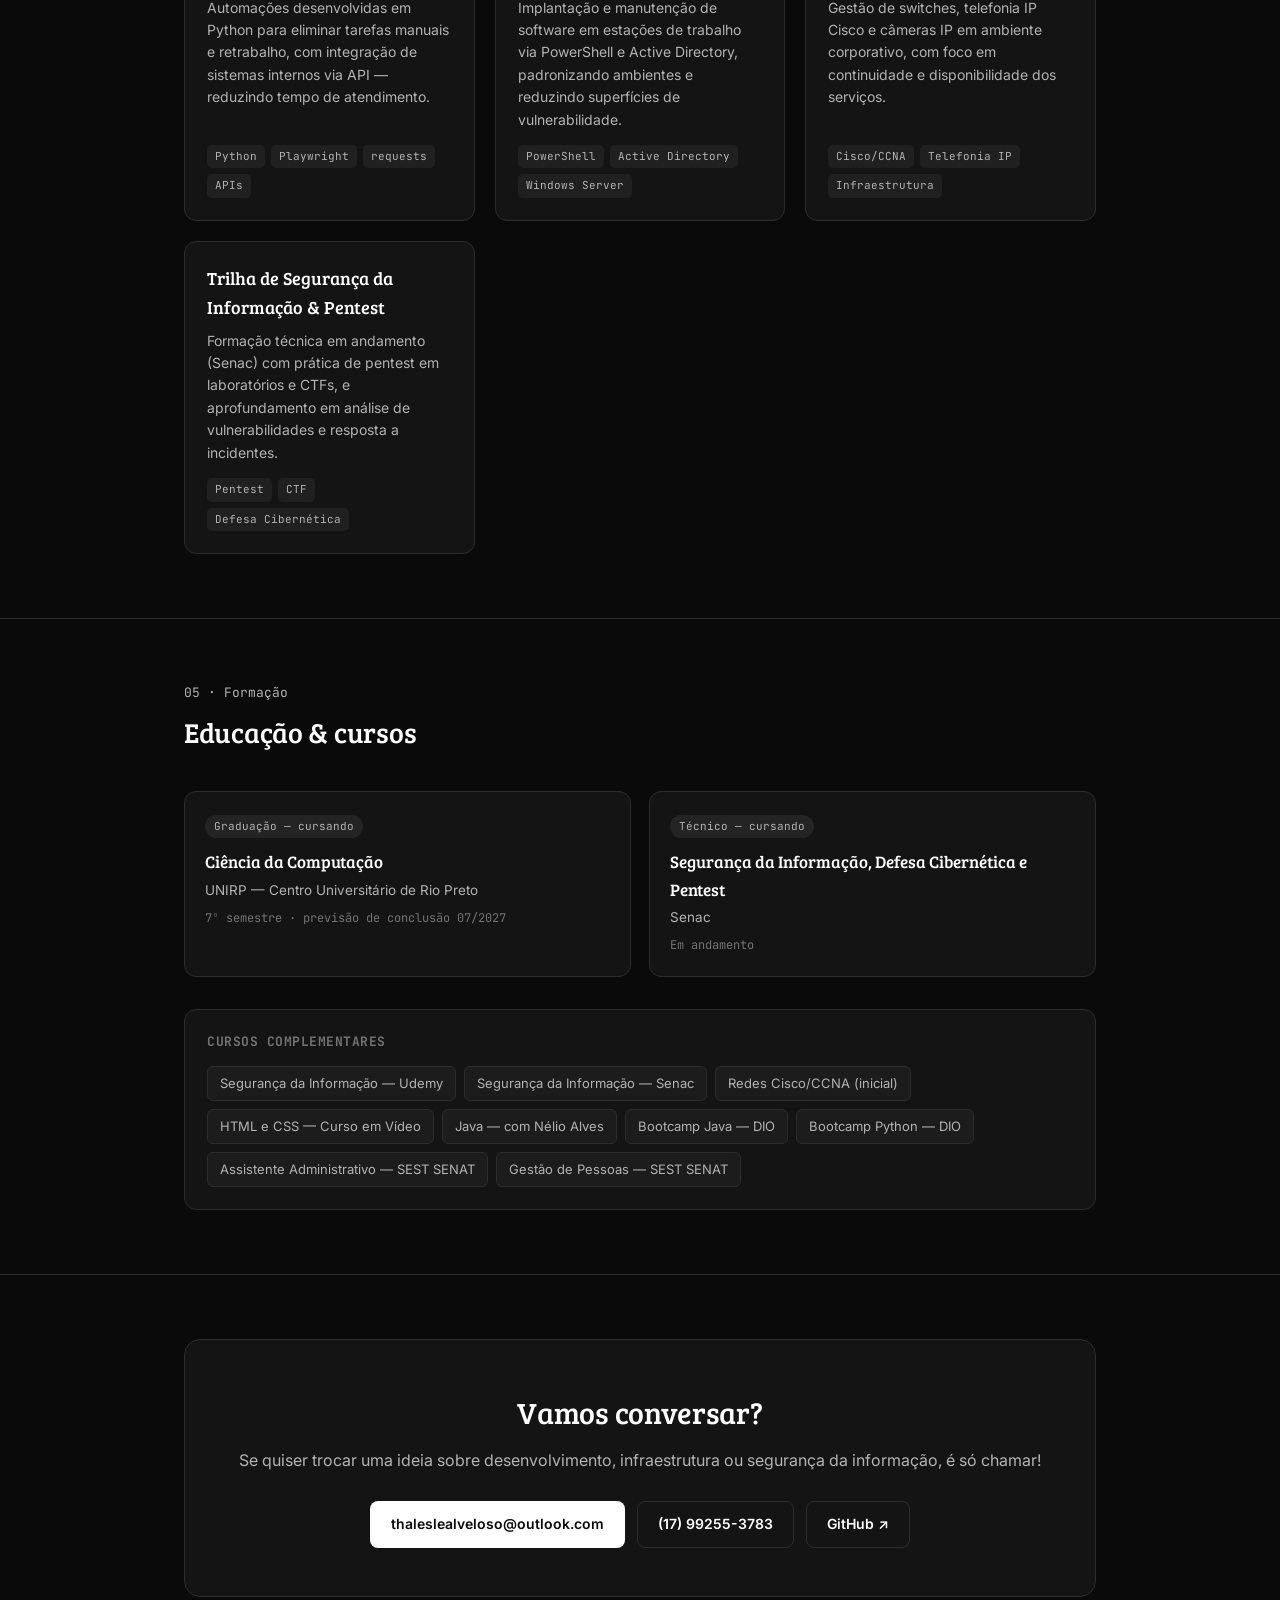
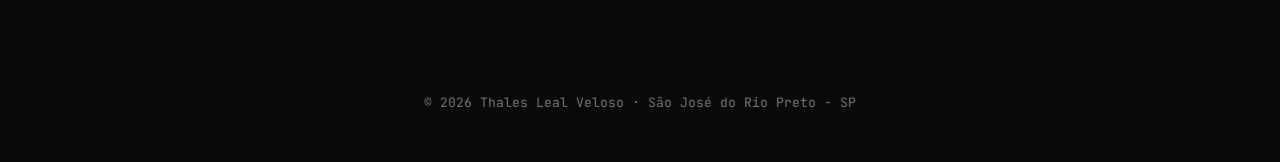
==== commit e81826aa: "Remove brand div from navigation" ====
--- a/index.html
+++ b/index.html
@@ -178,7 +178,6 @@
 
 <nav>
   <div class="wrap">
-    <div class="brand">thales<span>@</span>portfolio</div>
     <ul class="navlinks">
       <li><a href="#sobre">Sobre</a></li>
       <li><a href="#skills">Skills</a></li>
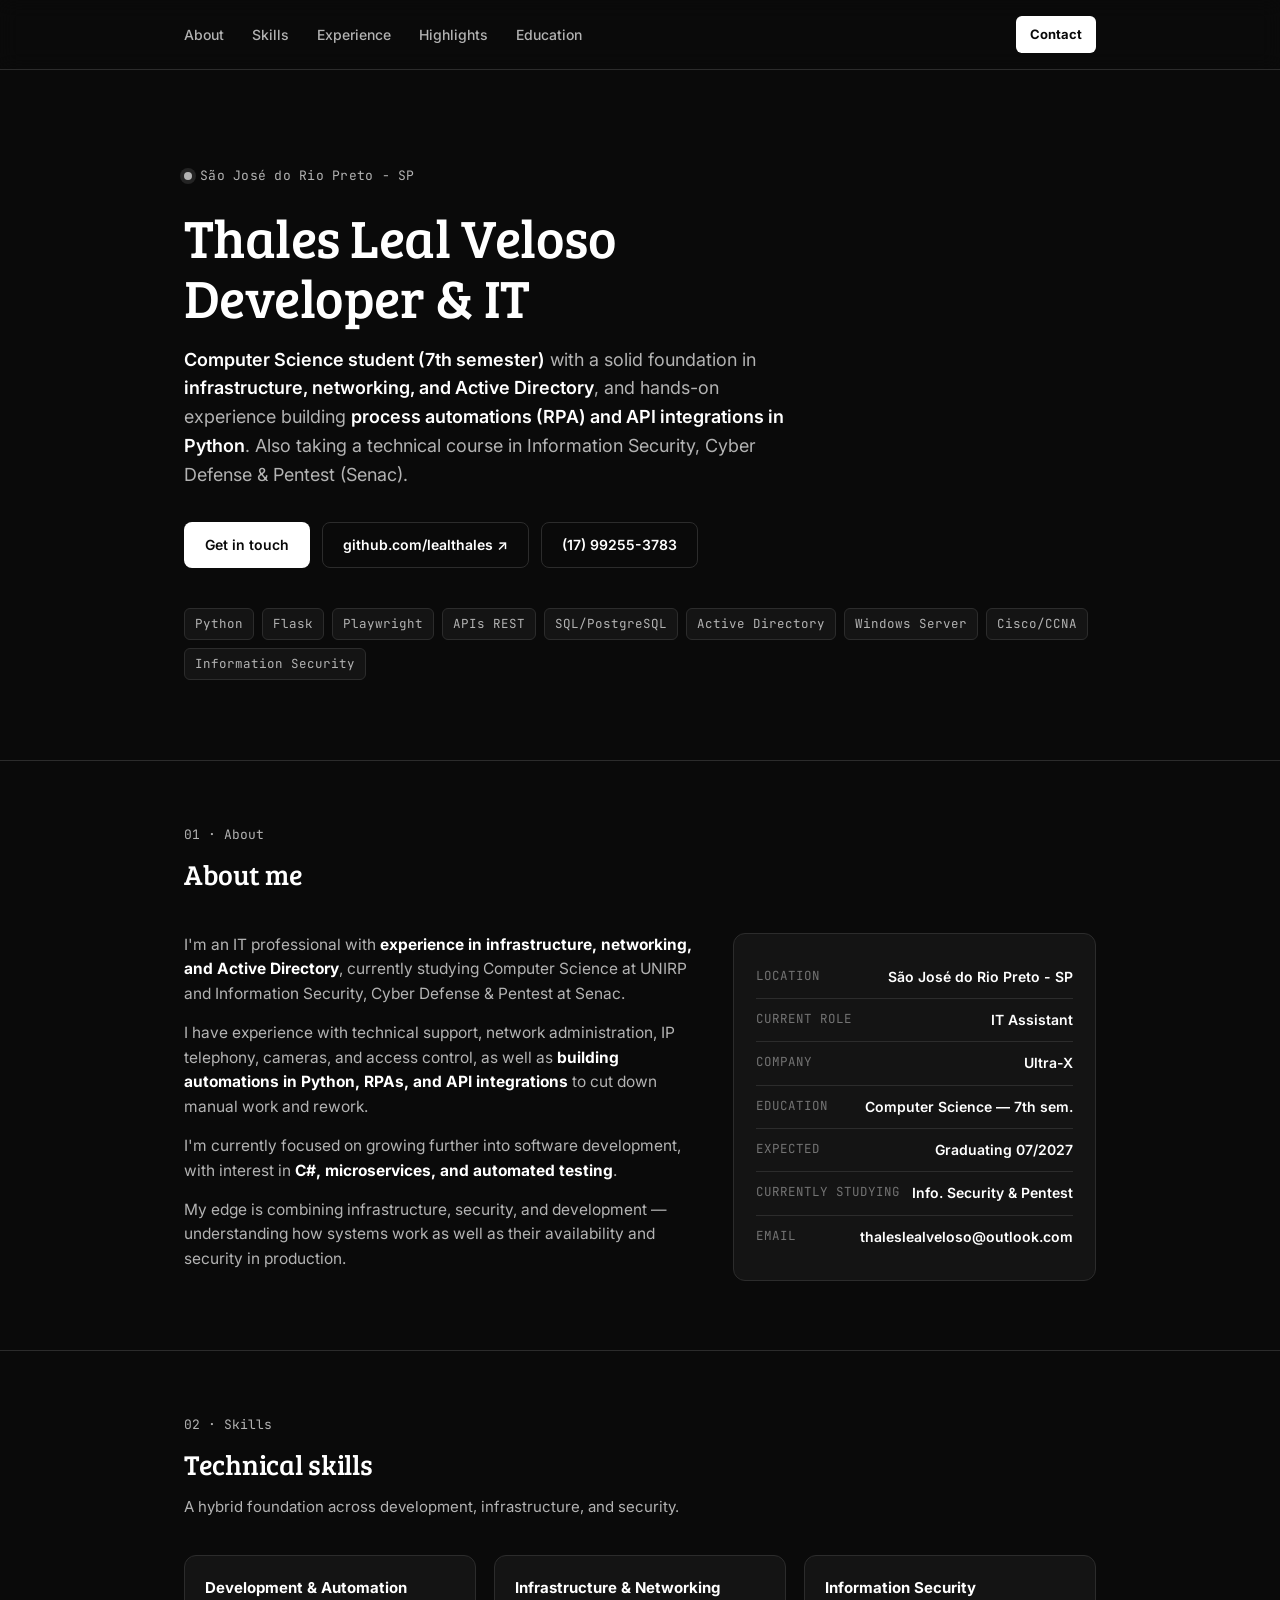
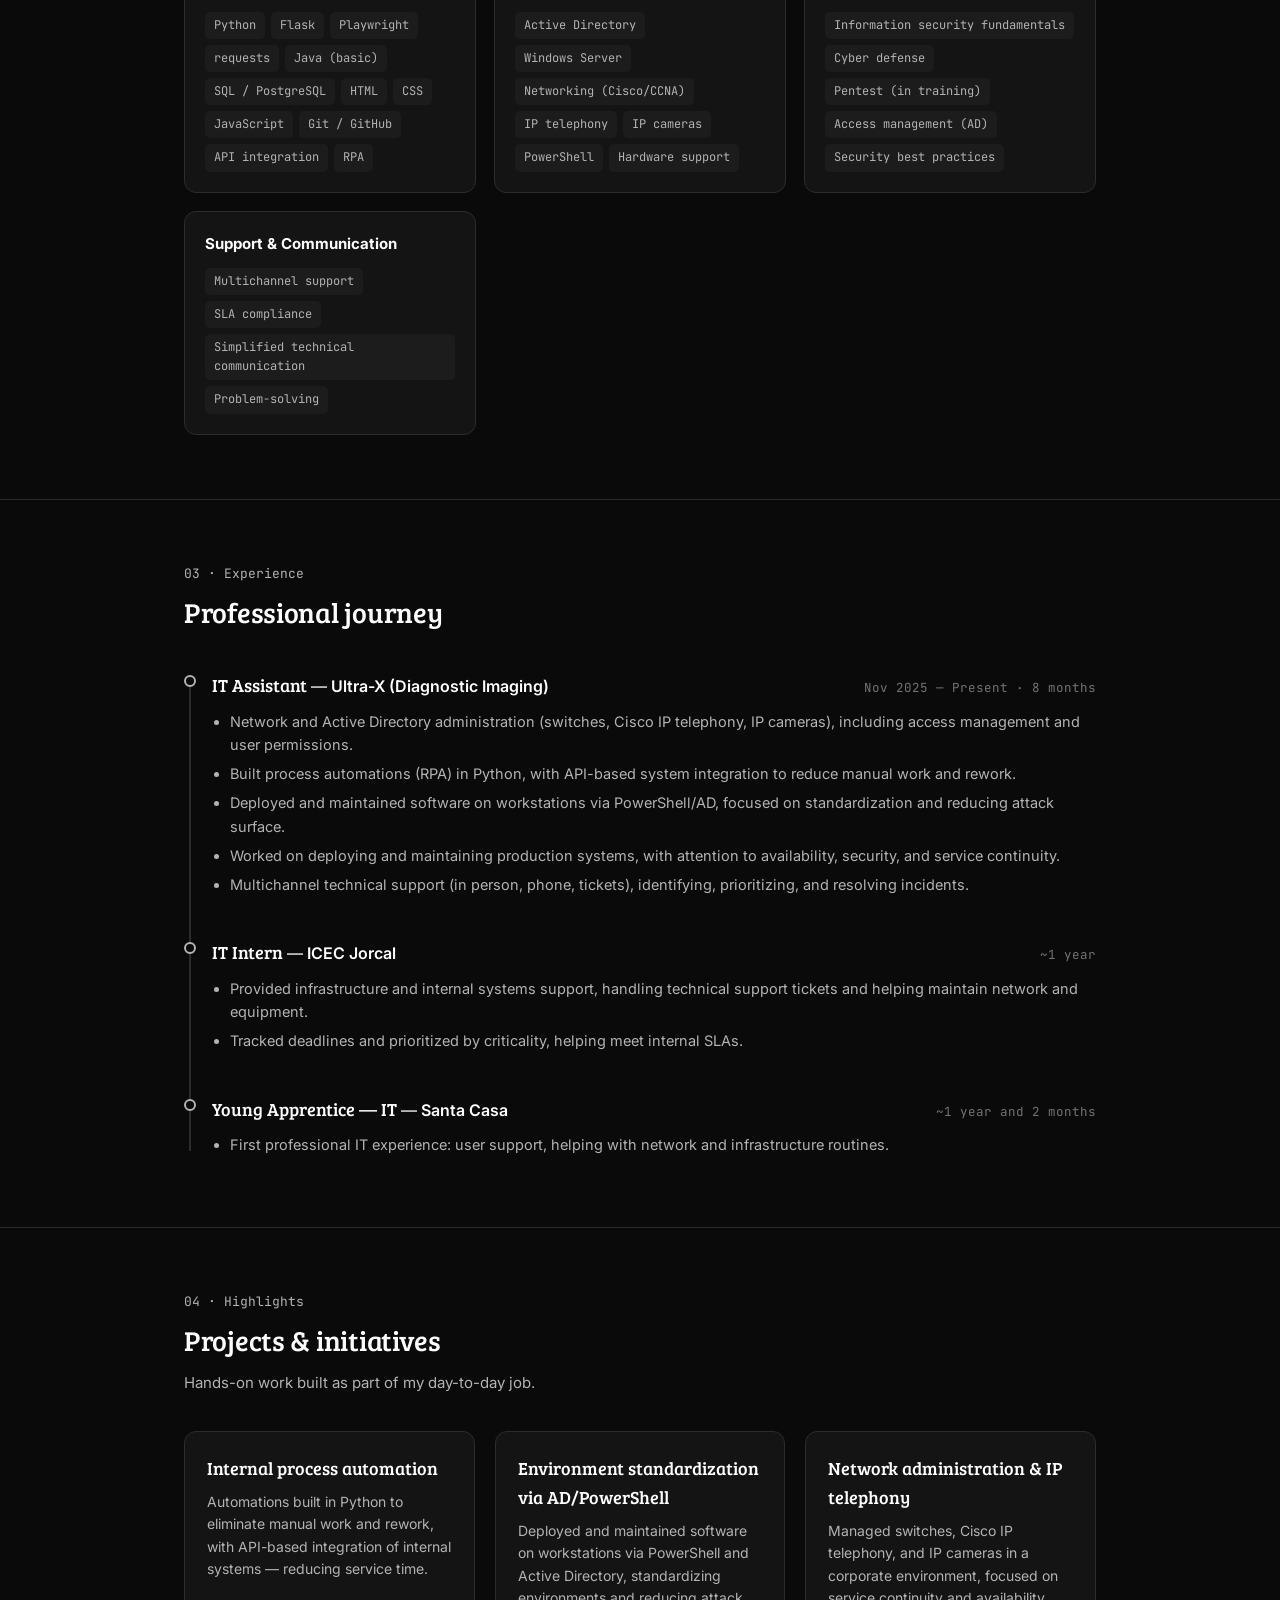
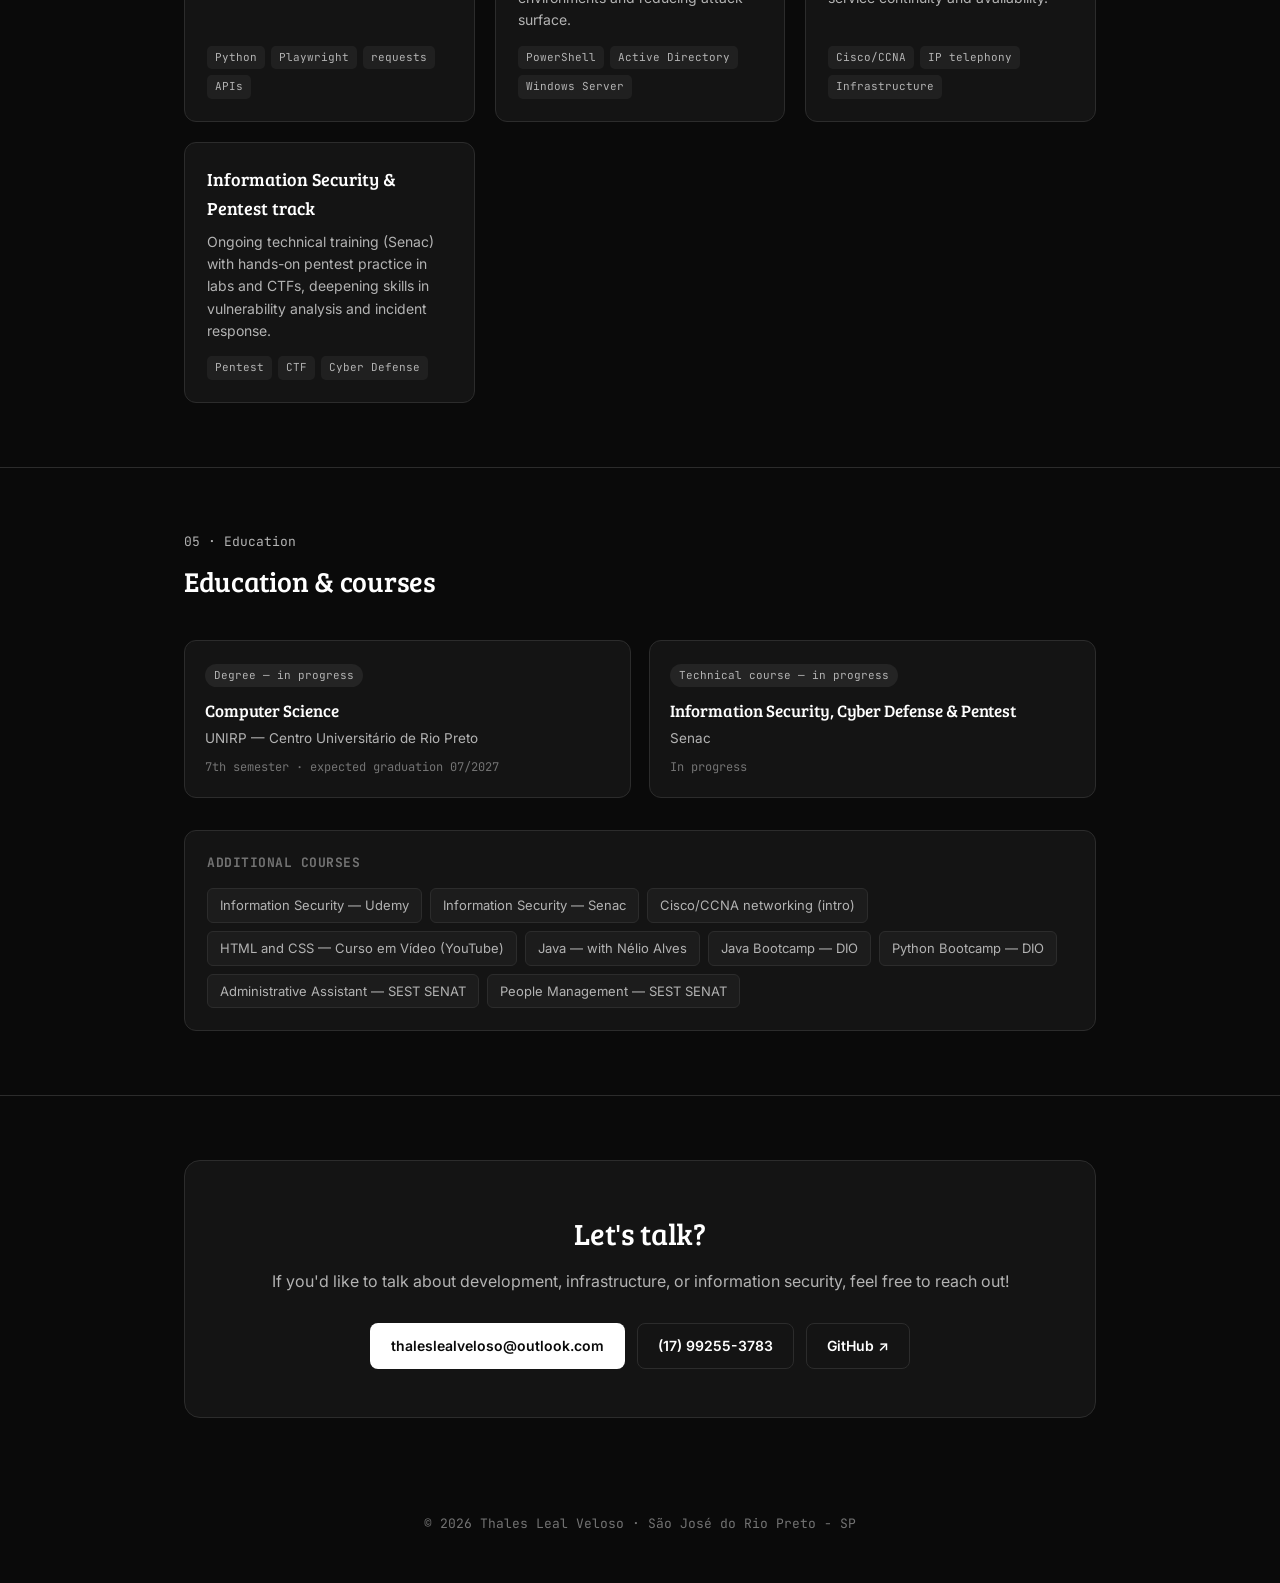
==== commit 5c989d2b: "Translate portfolio content to English Updated the language and content of the portfolio from Portug" ====
--- a/index.html
+++ b/index.html
@@ -1,9 +1,9 @@
 <!DOCTYPE html>
-<html lang="pt-BR">
+<html lang="en">
 <head>
 <meta charset="UTF-8">
 <meta name="viewport" content="width=device-width, initial-scale=1.0">
-<title>Thales Leal Veloso — Portfólio</title>
+<title>Thales Leal Veloso — Portfolio</title>
 <link rel="preconnect" href="https://fonts.googleapis.com">
 <link href="https://fonts.googleapis.com/css2?family=Bree+Serif&family=JetBrains+Mono:wght@400;500;700&family=Inter:wght@400;500;600;700;800&display=swap" rel="stylesheet">
 <style>
@@ -179,35 +179,35 @@
 <nav>
   <div class="wrap">
     <ul class="navlinks">
-      <li><a href="#sobre">Sobre</a></li>
+      <li><a href="#sobre">About</a></li>
       <li><a href="#skills">Skills</a></li>
-      <li><a href="#experiencia">Experiência</a></li>
-      <li><a href="#projetos">Destaques</a></li>
-      <li><a href="#formacao">Formação</a></li>
+      <li><a href="#experiencia">Experience</a></li>
+      <li><a href="#projetos">Highlights</a></li>
+      <li><a href="#formacao">Education</a></li>
     </ul>
-    <a class="nav-cta" href="mailto:thaleslealveloso@outlook.com">Contato</a>
+    <a class="nav-cta" href="mailto:thaleslealveloso@outlook.com">Contact</a>
   </div>
 </nav>
 
 <header class="hero">
   <div class="wrap">
     <div class="eyebrow">São José do Rio Preto - SP</div>
-    <h1>Thales Leal Veloso<br><span class="grad">Desenvolvedor &amp; TI</span></h1>
+    <h1>Thales Leal Veloso<br><span class="grad">Developer &amp; IT</span></h1>
     <p class="lede">
-      Estudante do <strong>7º semestre de Ciência da Computação</strong>, com base sólida em
-      <strong>infraestrutura, redes e Active Directory</strong> e experiência prática desenvolvendo
-      <strong>automações (RPA) e integrações via API em Python</strong>. Curso técnico em Segurança da
-      Informação, Defesa Cibernética e Pentest (Senac).
+      <strong>Computer Science student (7th semester)</strong> with a solid foundation in
+      <strong>infrastructure, networking, and Active Directory</strong>, and hands-on experience building
+      <strong>process automations (RPA) and API integrations in Python</strong>. Also taking a technical course
+      in Information Security, Cyber Defense &amp; Pentest (Senac).
     </p>
     <div class="hero-actions">
-      <a class="btn btn-primary" href="mailto:thaleslealveloso@outlook.com">Fale comigo</a>
+      <a class="btn btn-primary" href="mailto:thaleslealveloso@outlook.com">Get in touch</a>
       <a class="btn btn-ghost" href="https://github.com/lealthales" target="_blank" rel="noopener">github.com/lealthales ↗</a>
       <a class="btn btn-ghost" href="tel:+5517992553783">(17) 99255-3783</a>
     </div>
     <div class="taglist">
       <span class="tag">Python</span><span class="tag">Flask</span><span class="tag">Playwright</span>
       <span class="tag">APIs REST</span><span class="tag">SQL/PostgreSQL</span><span class="tag">Active Directory</span>
-      <span class="tag">Windows Server</span><span class="tag">Cisco/CCNA</span><span class="tag">Segurança da Informação</span>
+      <span class="tag">Windows Server</span><span class="tag">Cisco/CCNA</span><span class="tag">Information Security</span>
     </div>
   </div>
 </header>
@@ -215,38 +215,38 @@
 <section id="sobre">
   <div class="wrap">
     <div class="section-head">
-      <div class="section-num">01 · Sobre</div>
-      <div class="section-title">Quem sou eu</div>
+      <div class="section-num">01 · About</div>
+      <div class="section-title">About me</div>
     </div>
     <div class="about-grid">
       <div>
         <p>
-          Sou profissional de TI com <strong>experiência em infraestrutura, redes e Active Directory</strong>,
-          atualmente cursando Ciência da Computação na UNIRP e Segurança da Informação, Defesa Cibernética e
-          Pentest no Senac.
+          I'm an IT professional with <strong>experience in infrastructure, networking, and Active Directory</strong>,
+          currently studying Computer Science at UNIRP and Information Security, Cyber Defense &amp;
+          Pentest at Senac.
         </p>
         <p>
-          Tenho experiência com suporte técnico, administração de redes, telefonia IP, câmeras e controle de
-          acessos, além de <strong>desenvolver automações em Python, RPAs e integrações com APIs</strong> para
-          reduzir tarefas manuais e retrabalho.
+          I have experience with technical support, network administration, IP telephony, cameras, and access
+          control, as well as <strong>building automations in Python, RPAs, and API integrations</strong> to
+          cut down manual work and rework.
         </p>
         <p>
-          Atualmente, busco me desenvolver cada vez mais na área de desenvolvimento, com interesse em
-          <strong>C#, microsserviços e testes automatizados</strong>.
+          I'm currently focused on growing further into software development, with interest in
+          <strong>C#, microservices, and automated testing</strong>.
         </p>
         <p>
-          Meu diferencial é unir infraestrutura, segurança e desenvolvimento, entendendo tanto o funcionamento
-          dos sistemas quanto sua disponibilidade e segurança em produção.
+          My edge is combining infrastructure, security, and development — understanding how systems work as
+          well as their availability and security in production.
         </p>
       </div>
       <div class="facts">
-        <div class="fact"><span class="fact-label">LOCALIZAÇÃO</span><span class="fact-value">São José do Rio Preto - SP</span></div>
-        <div class="fact"><span class="fact-label">CARGO ATUAL</span><span class="fact-value">Assistente de TI</span></div>
-        <div class="fact"><span class="fact-label">EMPRESA</span><span class="fact-value">Ultra-X</span></div>
-        <div class="fact"><span class="fact-label">FORMAÇÃO</span><span class="fact-value">Ciência da Computação — 7º sem.</span></div>
-        <div class="fact"><span class="fact-label">PREVISÃO</span><span class="fact-value">Conclusão em 07/2027</span></div>
-        <div class="fact"><span class="fact-label">EM FORMAÇÃO</span><span class="fact-value">Seg. da Informação &amp; Pentest</span></div>
-        <div class="fact"><span class="fact-label">E-MAIL</span><span class="fact-value">thaleslealveloso@outlook.com</span></div>
+        <div class="fact"><span class="fact-label">LOCATION</span><span class="fact-value">São José do Rio Preto - SP</span></div>
+        <div class="fact"><span class="fact-label">CURRENT ROLE</span><span class="fact-value">IT Assistant</span></div>
+        <div class="fact"><span class="fact-label">COMPANY</span><span class="fact-value">Ultra-X</span></div>
+        <div class="fact"><span class="fact-label">EDUCATION</span><span class="fact-value">Computer Science — 7th sem.</span></div>
+        <div class="fact"><span class="fact-label">EXPECTED</span><span class="fact-value">Graduating 07/2027</span></div>
+        <div class="fact"><span class="fact-label">CURRENTLY STUDYING</span><span class="fact-value">Info. Security &amp; Pentest</span></div>
+        <div class="fact"><span class="fact-label">EMAIL</span><span class="fact-value">thaleslealveloso@outlook.com</span></div>
       </div>
     </div>
   </div>
@@ -256,37 +256,37 @@
   <div class="wrap">
     <div class="section-head">
       <div class="section-num">02 · Skills</div>
-      <div class="section-title">Habilidades técnicas</div>
-      <div class="section-sub">Uma base híbrida entre desenvolvimento, infraestrutura e segurança.</div>
+      <div class="section-title">Technical skills</div>
+      <div class="section-sub">A hybrid foundation across development, infrastructure, and security.</div>
     </div>
     <div class="skills-grid">
       <div class="skill-card">
-        <h3>Desenvolvimento &amp; Automação</h3>
+        <h3>Development &amp; Automation</h3>
         <div class="skill-list">
           <span>Python</span><span>Flask</span><span>Playwright</span><span>requests</span>
-          <span>Java (básico)</span><span>SQL / PostgreSQL</span><span>HTML</span><span>CSS</span>
-          <span>JavaScript</span><span>Git / GitHub</span><span>Integração de APIs</span><span>RPA</span>
+          <span>Java (basic)</span><span>SQL / PostgreSQL</span><span>HTML</span><span>CSS</span>
+          <span>JavaScript</span><span>Git / GitHub</span><span>API integration</span><span>RPA</span>
         </div>
       </div>
       <div class="skill-card">
-        <h3>Infraestrutura &amp; Redes</h3>
+        <h3>Infrastructure &amp; Networking</h3>
         <div class="skill-list">
-          <span>Active Directory</span><span>Windows Server</span><span>Redes (Cisco/CCNA)</span>
-          <span>Telefonia IP</span><span>Câmeras IP</span><span>PowerShell</span><span>Suporte a hardware</span>
+          <span>Active Directory</span><span>Windows Server</span><span>Networking (Cisco/CCNA)</span>
+          <span>IP telephony</span><span>IP cameras</span><span>PowerShell</span><span>Hardware support</span>
         </div>
       </div>
       <div class="skill-card">
-        <h3>Segurança da Informação</h3>
+        <h3>Information Security</h3>
         <div class="skill-list">
-          <span>Fundamentos de Seg. da Informação</span><span>Defesa Cibernética</span><span>Pentest (em formação)</span>
-          <span>Gestão de acessos (AD)</span><span>Boas práticas de proteção</span>
+          <span>Information security fundamentals</span><span>Cyber defense</span><span>Pentest (in training)</span>
+          <span>Access management (AD)</span><span>Security best practices</span>
         </div>
       </div>
       <div class="skill-card">
-        <h3>Atendimento &amp; Comunicação</h3>
+        <h3>Support &amp; Communication</h3>
         <div class="skill-list">
-          <span>Suporte multicanal</span><span>Cumprimento de SLA</span><span>Comunicação técnica simplificada</span>
-          <span>Resolução de problemas</span>
+          <span>Multichannel support</span><span>SLA compliance</span><span>Simplified technical communication</span>
+          <span>Problem-solving</span>
         </div>
       </div>
     </div>
@@ -296,43 +296,43 @@
 <section id="experiencia">
   <div class="wrap">
     <div class="section-head">
-      <div class="section-num">03 · Experiência</div>
-      <div class="section-title">Trajetória profissional</div>
+      <div class="section-num">03 · Experience</div>
+      <div class="section-title">Professional journey</div>
     </div>
     <div class="timeline">
       <div class="tl-item">
         <div class="tl-dot"></div>
         <div class="tl-head">
-          <div><span class="tl-role">Assistente de TI</span> — <span class="tl-org">Ultra-X (Diagnóstico por Imagem)</span></div>
-          <div class="tl-date">Nov/2025 — Atual · 8 meses</div>
+          <div><span class="tl-role">IT Assistant</span> — <span class="tl-org">Ultra-X (Diagnostic Imaging)</span></div>
+          <div class="tl-date">Nov 2025 — Present · 8 months</div>
         </div>
         <ul>
-          <li>Administração de rede e Active Directory (switches, telefonia IP Cisco, câmeras IP), incluindo gestão de acessos e permissões de usuários.</li>
-          <li>Desenvolvimento de automações de processos (RPA) em Python, com integração de sistemas via API para reduzir tarefas manuais e retrabalho.</li>
-          <li>Implantação e manutenção de software em estações de trabalho via PowerShell/AD, com foco em padronização e redução de superfícies de vulnerabilidade.</li>
-          <li>Atuação na implantação e manutenção de sistemas em produção, com atenção a disponibilidade, segurança e continuidade dos serviços.</li>
-          <li>Suporte técnico multicanal (presencial, telefone, chamados), com identificação, priorização e resolução de incidentes.</li>
+          <li>Network and Active Directory administration (switches, Cisco IP telephony, IP cameras), including access management and user permissions.</li>
+          <li>Built process automations (RPA) in Python, with API-based system integration to reduce manual work and rework.</li>
+          <li>Deployed and maintained software on workstations via PowerShell/AD, focused on standardization and reducing attack surface.</li>
+          <li>Worked on deploying and maintaining production systems, with attention to availability, security, and service continuity.</li>
+          <li>Multichannel technical support (in person, phone, tickets), identifying, prioritizing, and resolving incidents.</li>
         </ul>
       </div>
       <div class="tl-item">
         <div class="tl-dot"></div>
         <div class="tl-head">
-          <div><span class="tl-role">Estagiário de TI</span> — <span class="tl-org">ICEC Jorcal</span></div>
-          <div class="tl-date">~1 ano</div>
+          <div><span class="tl-role">IT Intern</span> — <span class="tl-org">ICEC Jorcal</span></div>
+          <div class="tl-date">~1 year</div>
         </div>
         <ul>
-          <li>Suporte de infraestrutura e sistemas internos, com atendimento a chamados técnicos e apoio na manutenção de rede e equipamentos.</li>
-          <li>Acompanhamento de prazos e priorização por criticidade, apoiando o cumprimento de SLAs internos.</li>
+          <li>Provided infrastructure and internal systems support, handling technical support tickets and helping maintain network and equipment.</li>
+          <li>Tracked deadlines and prioritized by criticality, helping meet internal SLAs.</li>
         </ul>
       </div>
       <div class="tl-item">
         <div class="tl-dot"></div>
         <div class="tl-head">
-          <div><span class="tl-role">Jovem Aprendiz — TI</span> — <span class="tl-org">Santa Casa</span></div>
-          <div class="tl-date">~1 ano e 2 meses</div>
+          <div><span class="tl-role">Young Apprentice — IT</span> — <span class="tl-org">Santa Casa</span></div>
+          <div class="tl-date">~1 year and 2 months</div>
         </div>
         <ul>
-          <li>Primeira experiência profissional em TI: suporte e atendimento a usuários, apoio em rotinas de rede e infraestrutura.</li>
+          <li>First professional IT experience: user support, helping with network and infrastructure routines.</li>
         </ul>
       </div>
     </div>
@@ -342,30 +342,30 @@
 <section id="projetos">
   <div class="wrap">
     <div class="section-head">
-      <div class="section-num">04 · Destaques</div>
-      <div class="section-title">Projetos &amp; iniciativas</div>
-      <div class="section-sub">Trabalhos práticos desenvolvidos no dia a dia profissional.</div>
+      <div class="section-num">04 · Highlights</div>
+      <div class="section-title">Projects &amp; initiatives</div>
+      <div class="section-sub">Hands-on work built as part of my day-to-day job.</div>
     </div>
     <div class="proj-grid">
       <div class="proj-card">
-        <h3>Automação de processos internos</h3>
-        <p>Automações desenvolvidas em Python para eliminar tarefas manuais e retrabalho, com integração de sistemas internos via API — reduzindo tempo de atendimento.</p>
+        <h3>Internal process automation</h3>
+        <p>Automations built in Python to eliminate manual work and rework, with API-based integration of internal systems — reducing service time.</p>
         <div class="proj-tags"><span>Python</span><span>Playwright</span><span>requests</span><span>APIs</span></div>
       </div>
       <div class="proj-card">
-        <h3>Padronização de ambientes via AD/PowerShell</h3>
-        <p>Implantação e manutenção de software em estações de trabalho via PowerShell e Active Directory, padronizando ambientes e reduzindo superfícies de vulnerabilidade.</p>
+        <h3>Environment standardization via AD/PowerShell</h3>
+        <p>Deployed and maintained software on workstations via PowerShell and Active Directory, standardizing environments and reducing attack surface.</p>
         <div class="proj-tags"><span>PowerShell</span><span>Active Directory</span><span>Windows Server</span></div>
       </div>
       <div class="proj-card">
-        <h3>Administração de rede &amp; telefonia IP</h3>
-        <p>Gestão de switches, telefonia IP Cisco e câmeras IP em ambiente corporativo, com foco em continuidade e disponibilidade dos serviços.</p>
-        <div class="proj-tags"><span>Cisco/CCNA</span><span>Telefonia IP</span><span>Infraestrutura</span></div>
+        <h3>Network administration &amp; IP telephony</h3>
+        <p>Managed switches, Cisco IP telephony, and IP cameras in a corporate environment, focused on service continuity and availability.</p>
+        <div class="proj-tags"><span>Cisco/CCNA</span><span>IP telephony</span><span>Infrastructure</span></div>
       </div>
       <div class="proj-card">
-        <h3>Trilha de Segurança da Informação &amp; Pentest</h3>
-        <p>Formação técnica em andamento (Senac) com prática de pentest em laboratórios e CTFs, e aprofundamento em análise de vulnerabilidades e resposta a incidentes.</p>
-        <div class="proj-tags"><span>Pentest</span><span>CTF</span><span>Defesa Cibernética</span></div>
+        <h3>Information Security &amp; Pentest track</h3>
+        <p>Ongoing technical training (Senac) with hands-on pentest practice in labs and CTFs, deepening skills in vulnerability analysis and incident response.</p>
+        <div class="proj-tags"><span>Pentest</span><span>CTF</span><span>Cyber Defense</span></div>
       </div>
     </div>
   </div>
@@ -374,35 +374,35 @@
 <section id="formacao">
   <div class="wrap">
     <div class="section-head">
-      <div class="section-num">05 · Formação</div>
-      <div class="section-title">Educação &amp; cursos</div>
+      <div class="section-num">05 · Education</div>
+      <div class="section-title">Education &amp; courses</div>
     </div>
     <div class="edu-grid">
       <div class="edu-card">
-        <span class="badge">Graduação — cursando</span>
-        <h3>Ciência da Computação</h3>
+        <span class="badge">Degree — in progress</span>
+        <h3>Computer Science</h3>
         <div class="inst">UNIRP — Centro Universitário de Rio Preto</div>
-        <div class="when">7º semestre · previsão de conclusão 07/2027</div>
+        <div class="when">7th semester · expected graduation 07/2027</div>
       </div>
       <div class="edu-card">
-        <span class="badge">Técnico — cursando</span>
-        <h3>Segurança da Informação, Defesa Cibernética e Pentest</h3>
+        <span class="badge">Technical course — in progress</span>
+        <h3>Information Security, Cyber Defense &amp; Pentest</h3>
         <div class="inst">Senac</div>
-        <div class="when">Em andamento</div>
+        <div class="when">In progress</div>
       </div>
     </div>
     <div class="courses">
-      <h4>Cursos complementares</h4>
+      <h4>Additional courses</h4>
       <div class="course-list">
-        <span>Segurança da Informação — Udemy</span>
-        <span>Segurança da Informação — Senac</span>
-        <span>Redes Cisco/CCNA (inicial)</span>
-        <span>HTML e CSS — Curso em Vídeo</span>
-        <span>Java — com Nélio Alves</span>
-        <span>Bootcamp Java — DIO</span>
-        <span>Bootcamp Python — DIO</span>
-        <span>Assistente Administrativo — SEST SENAT</span>
-        <span>Gestão de Pessoas — SEST SENAT</span>
+        <span>Information Security — Udemy</span>
+        <span>Information Security — Senac</span>
+        <span>Cisco/CCNA networking (intro)</span>
+        <span>HTML and CSS — Curso em Vídeo (YouTube)</span>
+        <span>Java — with Nélio Alves</span>
+        <span>Java Bootcamp — DIO</span>
+        <span>Python Bootcamp — DIO</span>
+        <span>Administrative Assistant — SEST SENAT</span>
+        <span>People Management — SEST SENAT</span>
       </div>
     </div>
   </div>
@@ -411,8 +411,8 @@
 <section id="contato">
   <div class="wrap">
     <div class="contact-box">
-      <h2>Vamos conversar?</h2>
-      <p>Se quiser trocar uma ideia sobre desenvolvimento, infraestrutura ou segurança da informação, é só chamar!</p>
+      <h2>Let's talk?</h2>
+      <p>If you'd like to talk about development, infrastructure, or information security, feel free to reach out!</p>
       <div class="contact-links">
         <a class="btn btn-primary" href="mailto:thaleslealveloso@outlook.com">thaleslealveloso@outlook.com</a>
         <a class="btn btn-ghost" href="tel:+5517992553783">(17) 99255-3783</a>
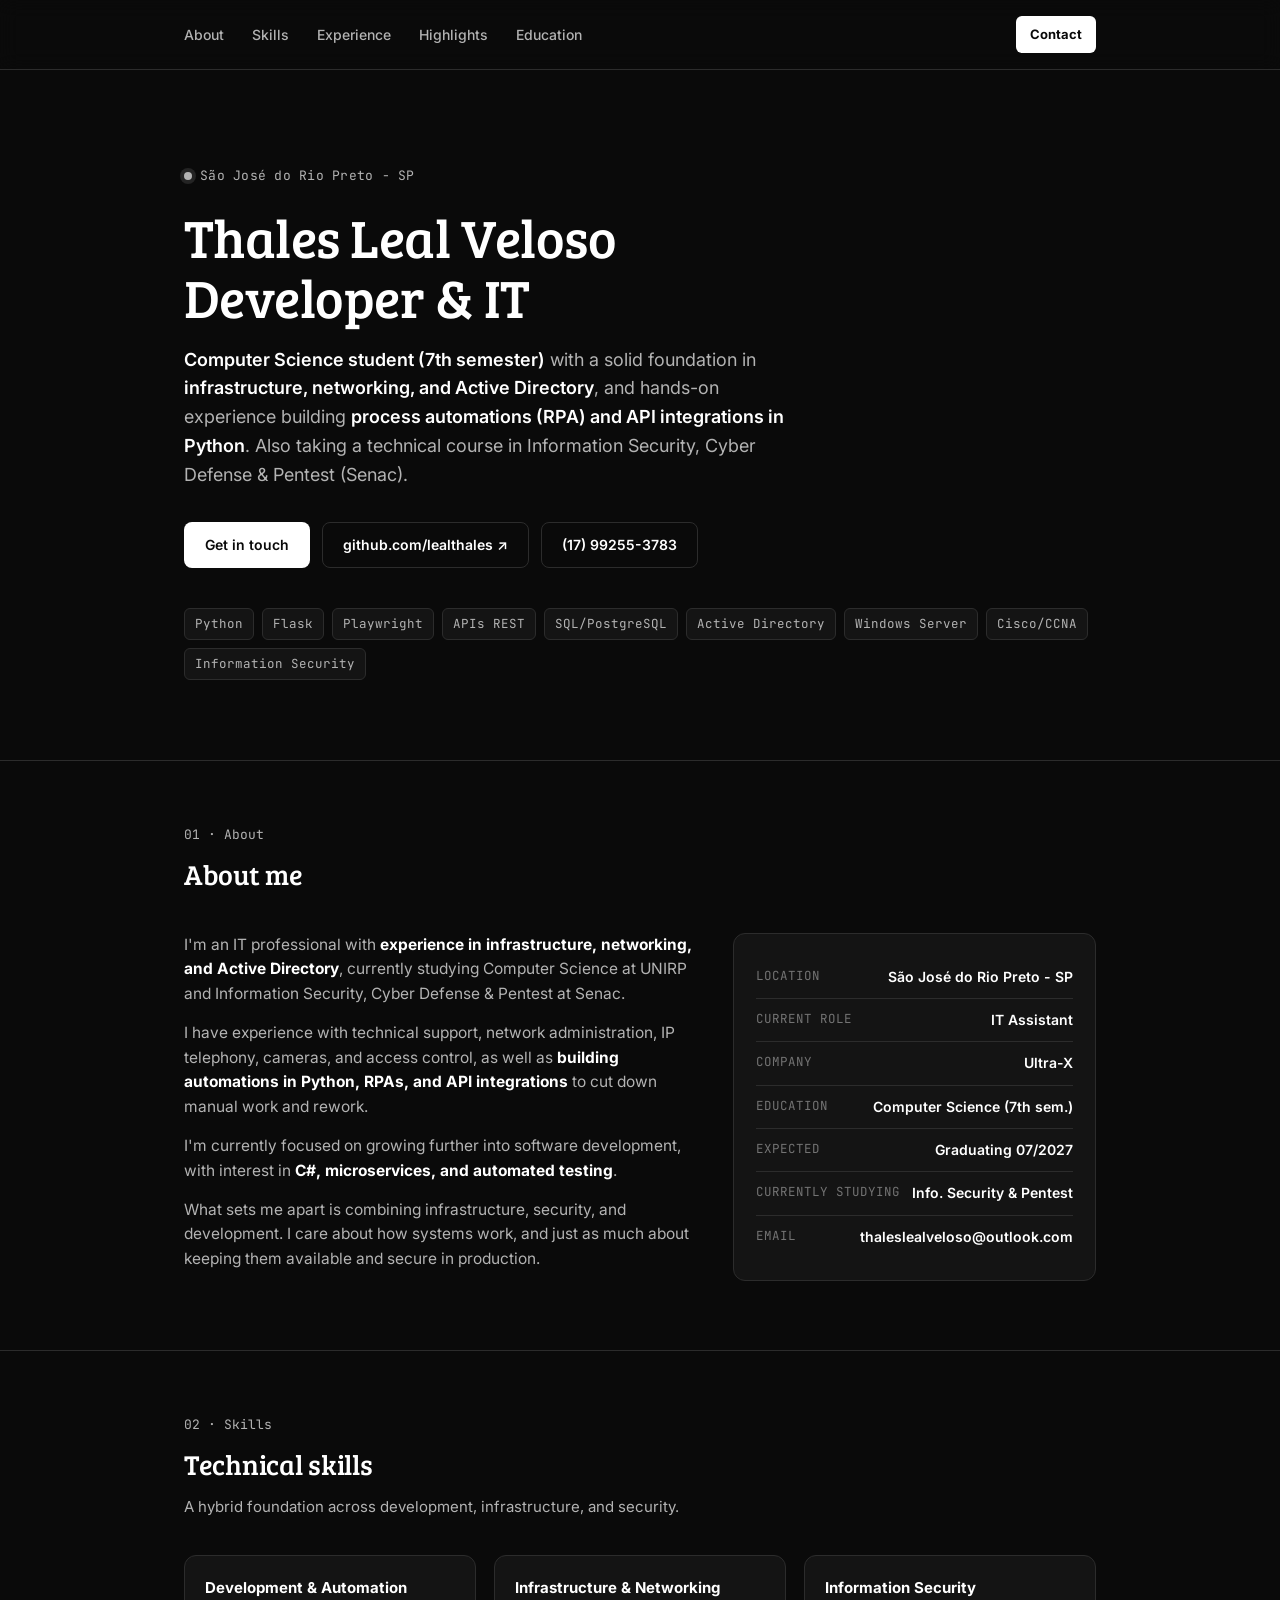
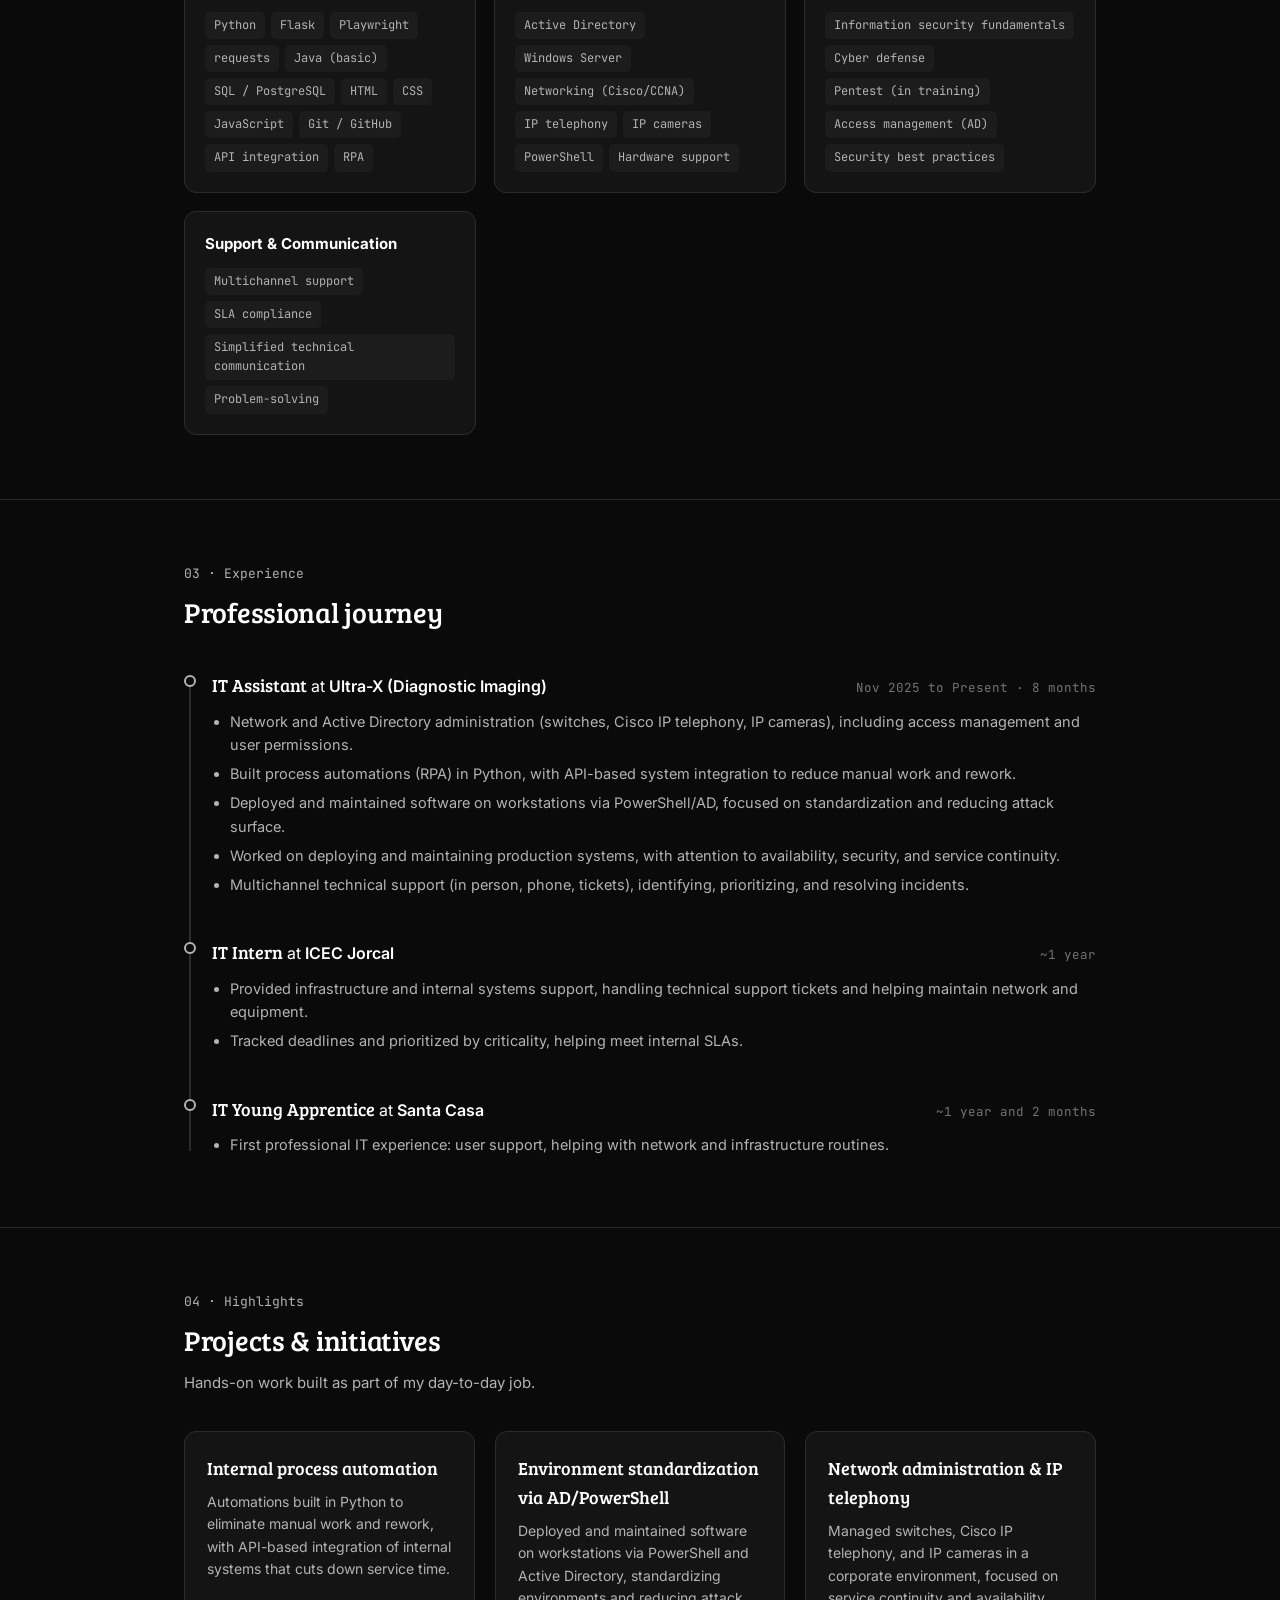
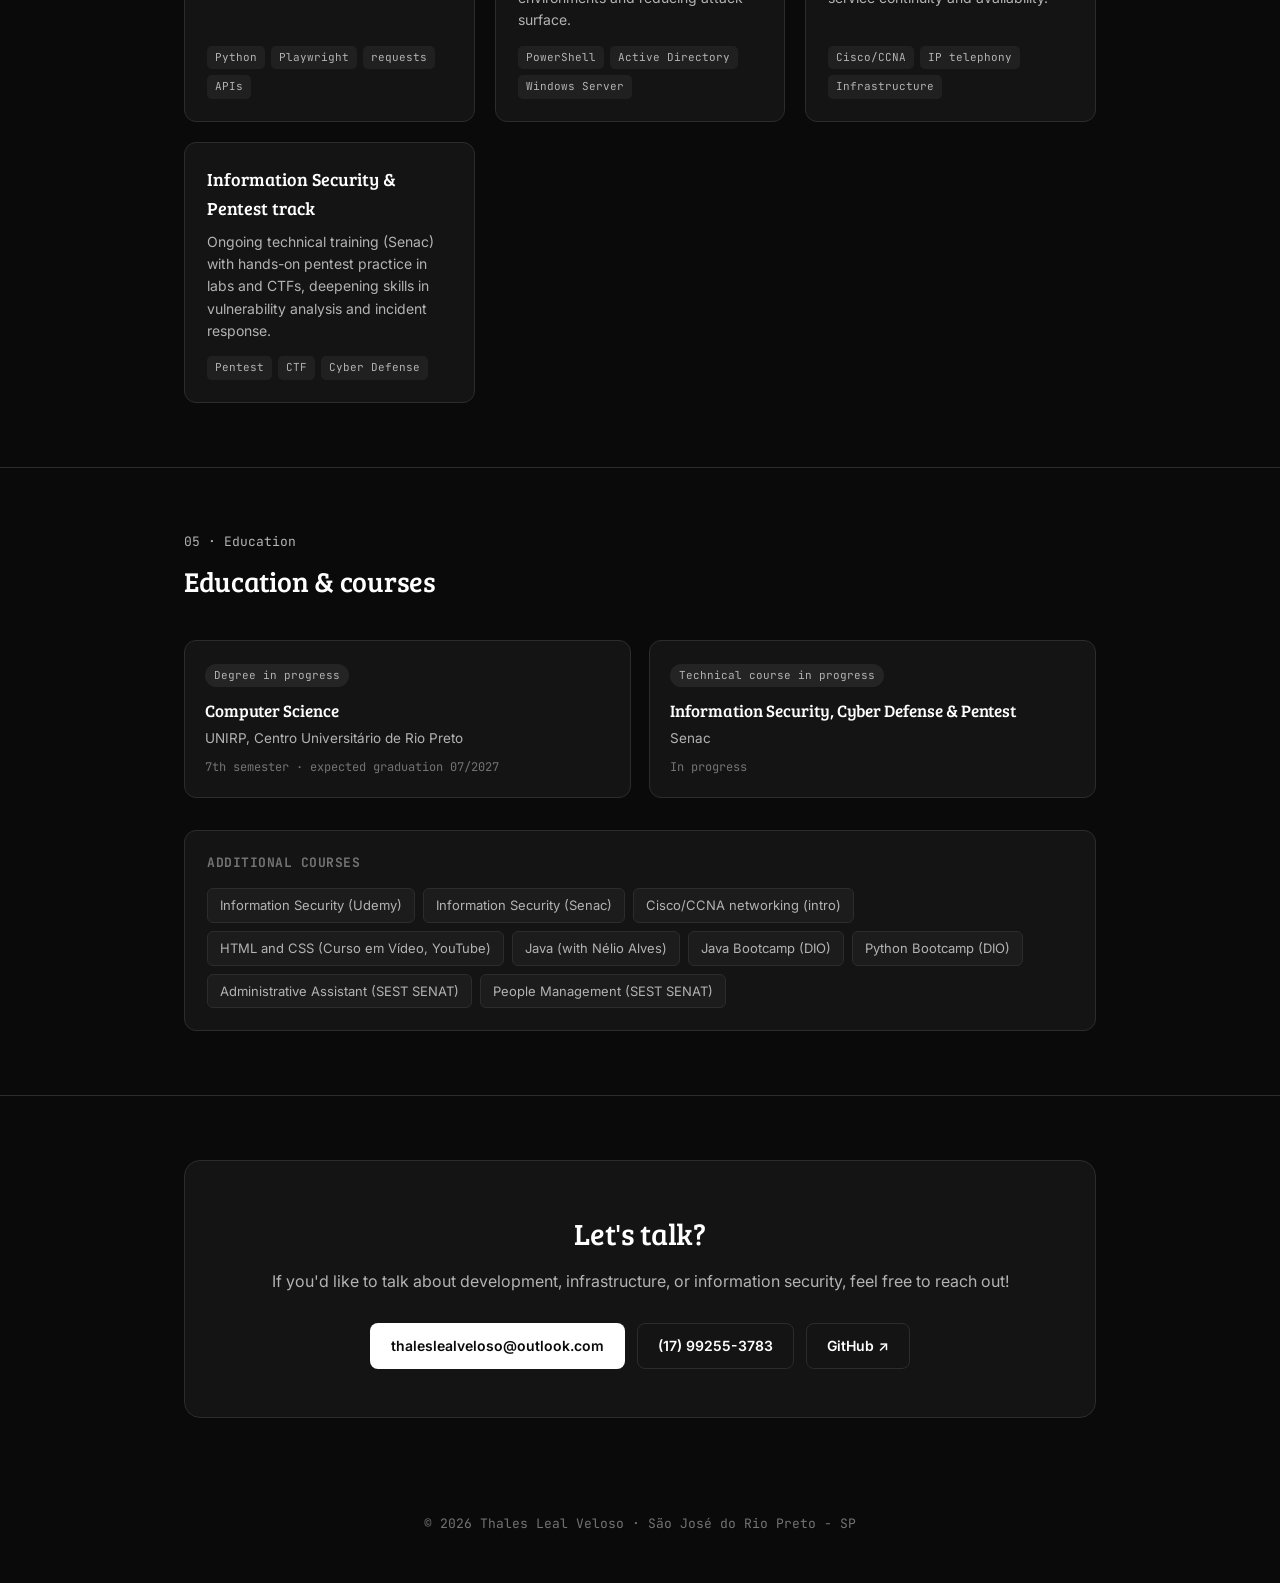
==== commit ce700e61: "Refine portfolio text and title formatting Updated the title format and improved wording for clarity" ====
--- a/index.html
+++ b/index.html
@@ -3,7 +3,7 @@
 <head>
 <meta charset="UTF-8">
 <meta name="viewport" content="width=device-width, initial-scale=1.0">
-<title>Thales Leal Veloso — Portfolio</title>
+<title>Thales Leal Veloso | Portfolio</title>
 <link rel="preconnect" href="https://fonts.googleapis.com">
 <link href="https://fonts.googleapis.com/css2?family=Bree+Serif&family=JetBrains+Mono:wght@400;500;700&family=Inter:wght@400;500;600;700;800&display=swap" rel="stylesheet">
 <style>
@@ -235,15 +235,14 @@
           <strong>C#, microservices, and automated testing</strong>.
         </p>
         <p>
-          My edge is combining infrastructure, security, and development — understanding how systems work as
-          well as their availability and security in production.
+          What sets me apart is combining infrastructure, security, and development. I care about how systems work, and just as much about keeping them available and secure in production.
         </p>
       </div>
       <div class="facts">
         <div class="fact"><span class="fact-label">LOCATION</span><span class="fact-value">São José do Rio Preto - SP</span></div>
         <div class="fact"><span class="fact-label">CURRENT ROLE</span><span class="fact-value">IT Assistant</span></div>
         <div class="fact"><span class="fact-label">COMPANY</span><span class="fact-value">Ultra-X</span></div>
-        <div class="fact"><span class="fact-label">EDUCATION</span><span class="fact-value">Computer Science — 7th sem.</span></div>
+        <div class="fact"><span class="fact-label">EDUCATION</span><span class="fact-value">Computer Science (7th sem.)</span></div>
         <div class="fact"><span class="fact-label">EXPECTED</span><span class="fact-value">Graduating 07/2027</span></div>
         <div class="fact"><span class="fact-label">CURRENTLY STUDYING</span><span class="fact-value">Info. Security &amp; Pentest</span></div>
         <div class="fact"><span class="fact-label">EMAIL</span><span class="fact-value">thaleslealveloso@outlook.com</span></div>
@@ -303,8 +302,8 @@
       <div class="tl-item">
         <div class="tl-dot"></div>
         <div class="tl-head">
-          <div><span class="tl-role">IT Assistant</span> — <span class="tl-org">Ultra-X (Diagnostic Imaging)</span></div>
-          <div class="tl-date">Nov 2025 — Present · 8 months</div>
+          <div><span class="tl-role">IT Assistant</span> at <span class="tl-org">Ultra-X (Diagnostic Imaging)</span></div>
+          <div class="tl-date">Nov 2025 to Present · 8 months</div>
         </div>
         <ul>
           <li>Network and Active Directory administration (switches, Cisco IP telephony, IP cameras), including access management and user permissions.</li>
@@ -317,7 +316,7 @@
       <div class="tl-item">
         <div class="tl-dot"></div>
         <div class="tl-head">
-          <div><span class="tl-role">IT Intern</span> — <span class="tl-org">ICEC Jorcal</span></div>
+          <div><span class="tl-role">IT Intern</span> at <span class="tl-org">ICEC Jorcal</span></div>
           <div class="tl-date">~1 year</div>
         </div>
         <ul>
@@ -328,7 +327,7 @@
       <div class="tl-item">
         <div class="tl-dot"></div>
         <div class="tl-head">
-          <div><span class="tl-role">Young Apprentice — IT</span> — <span class="tl-org">Santa Casa</span></div>
+          <div><span class="tl-role">IT Young Apprentice</span> at <span class="tl-org">Santa Casa</span></div>
           <div class="tl-date">~1 year and 2 months</div>
         </div>
         <ul>
@@ -349,7 +348,7 @@
     <div class="proj-grid">
       <div class="proj-card">
         <h3>Internal process automation</h3>
-        <p>Automations built in Python to eliminate manual work and rework, with API-based integration of internal systems — reducing service time.</p>
+        <p>Automations built in Python to eliminate manual work and rework, with API-based integration of internal systems that cuts down service time.</p>
         <div class="proj-tags"><span>Python</span><span>Playwright</span><span>requests</span><span>APIs</span></div>
       </div>
       <div class="proj-card">
@@ -379,13 +378,13 @@
     </div>
     <div class="edu-grid">
       <div class="edu-card">
-        <span class="badge">Degree — in progress</span>
+        <span class="badge">Degree in progress</span>
         <h3>Computer Science</h3>
-        <div class="inst">UNIRP — Centro Universitário de Rio Preto</div>
+        <div class="inst">UNIRP, Centro Universitário de Rio Preto</div>
         <div class="when">7th semester · expected graduation 07/2027</div>
       </div>
       <div class="edu-card">
-        <span class="badge">Technical course — in progress</span>
+        <span class="badge">Technical course in progress</span>
         <h3>Information Security, Cyber Defense &amp; Pentest</h3>
         <div class="inst">Senac</div>
         <div class="when">In progress</div>
@@ -394,15 +393,15 @@
     <div class="courses">
       <h4>Additional courses</h4>
       <div class="course-list">
-        <span>Information Security — Udemy</span>
-        <span>Information Security — Senac</span>
+        <span>Information Security (Udemy)</span>
+        <span>Information Security (Senac)</span>
         <span>Cisco/CCNA networking (intro)</span>
-        <span>HTML and CSS — Curso em Vídeo (YouTube)</span>
-        <span>Java — with Nélio Alves</span>
-        <span>Java Bootcamp — DIO</span>
-        <span>Python Bootcamp — DIO</span>
-        <span>Administrative Assistant — SEST SENAT</span>
-        <span>People Management — SEST SENAT</span>
+        <span>HTML and CSS (Curso em Vídeo, YouTube)</span>
+        <span>Java (with Nélio Alves)</span>
+        <span>Java Bootcamp (DIO)</span>
+        <span>Python Bootcamp (DIO)</span>
+        <span>Administrative Assistant (SEST SENAT)</span>
+        <span>People Management (SEST SENAT)</span>
       </div>
     </div>
   </div>
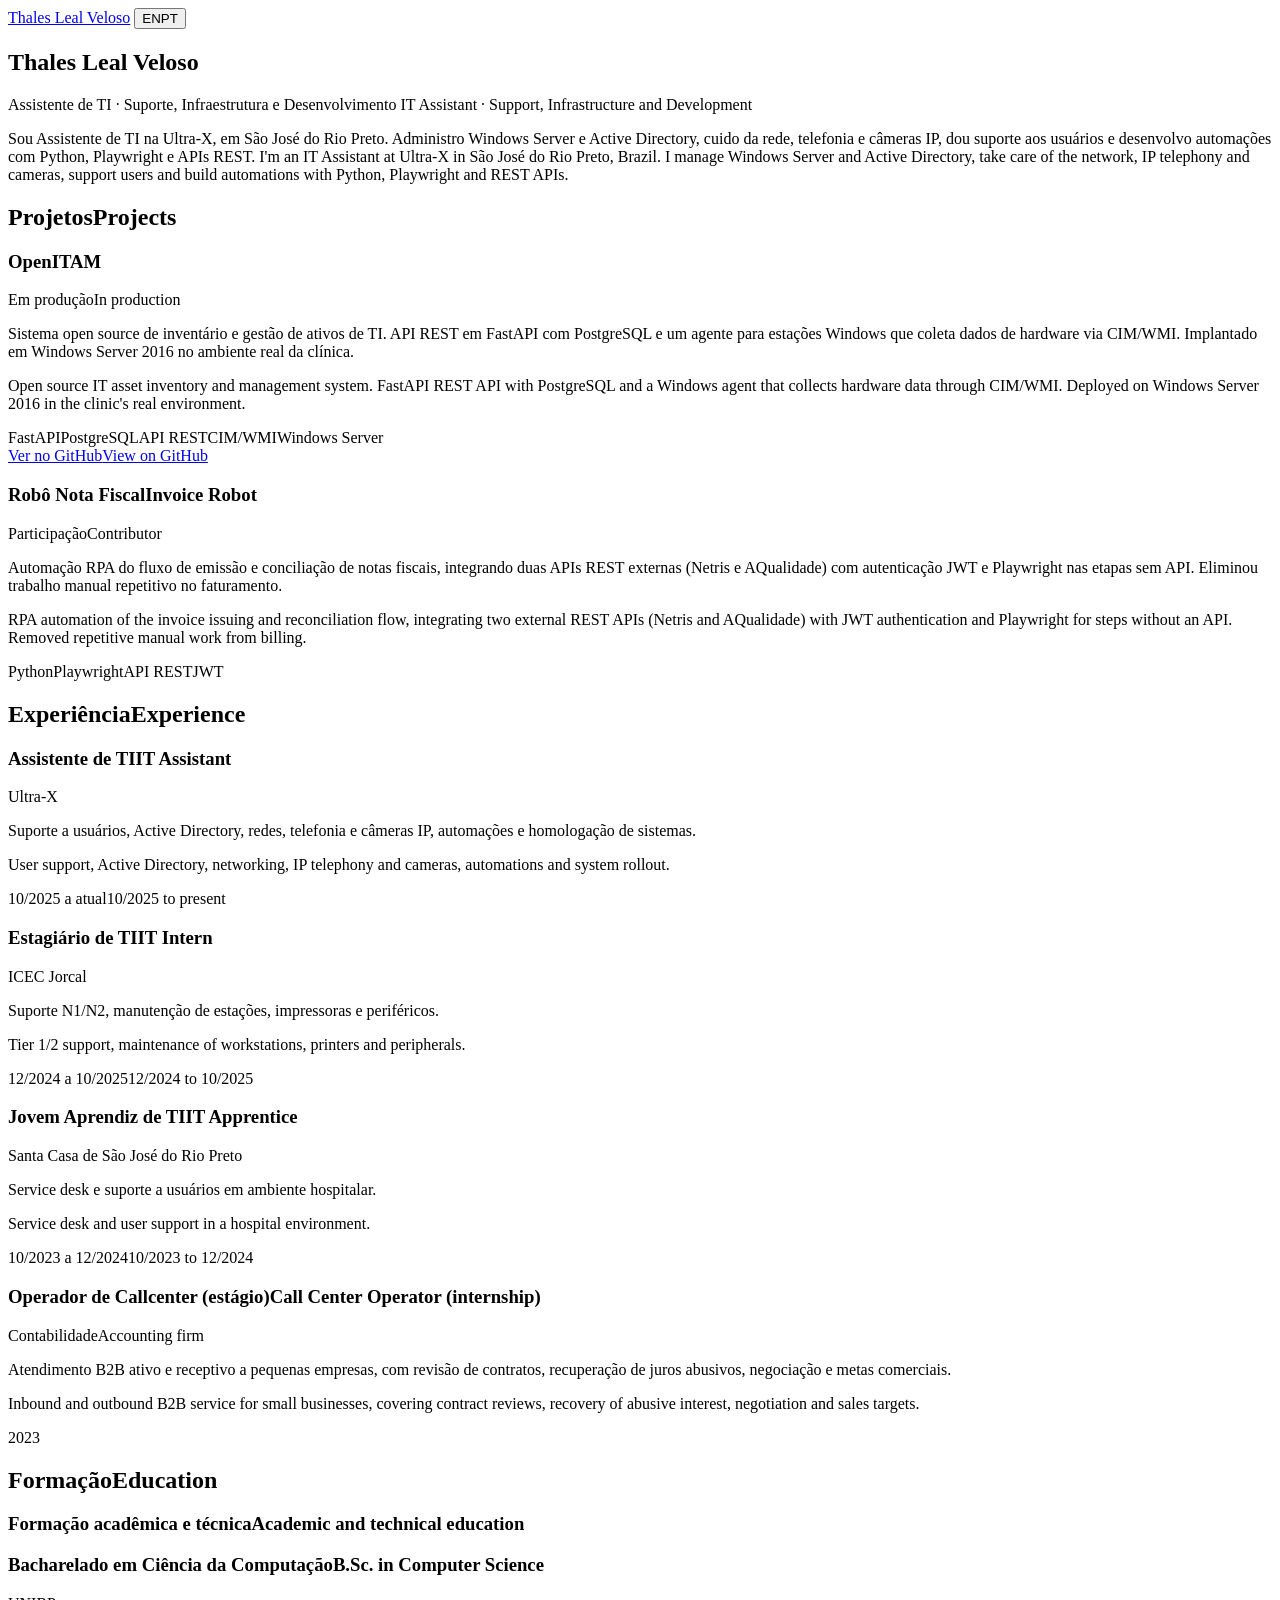
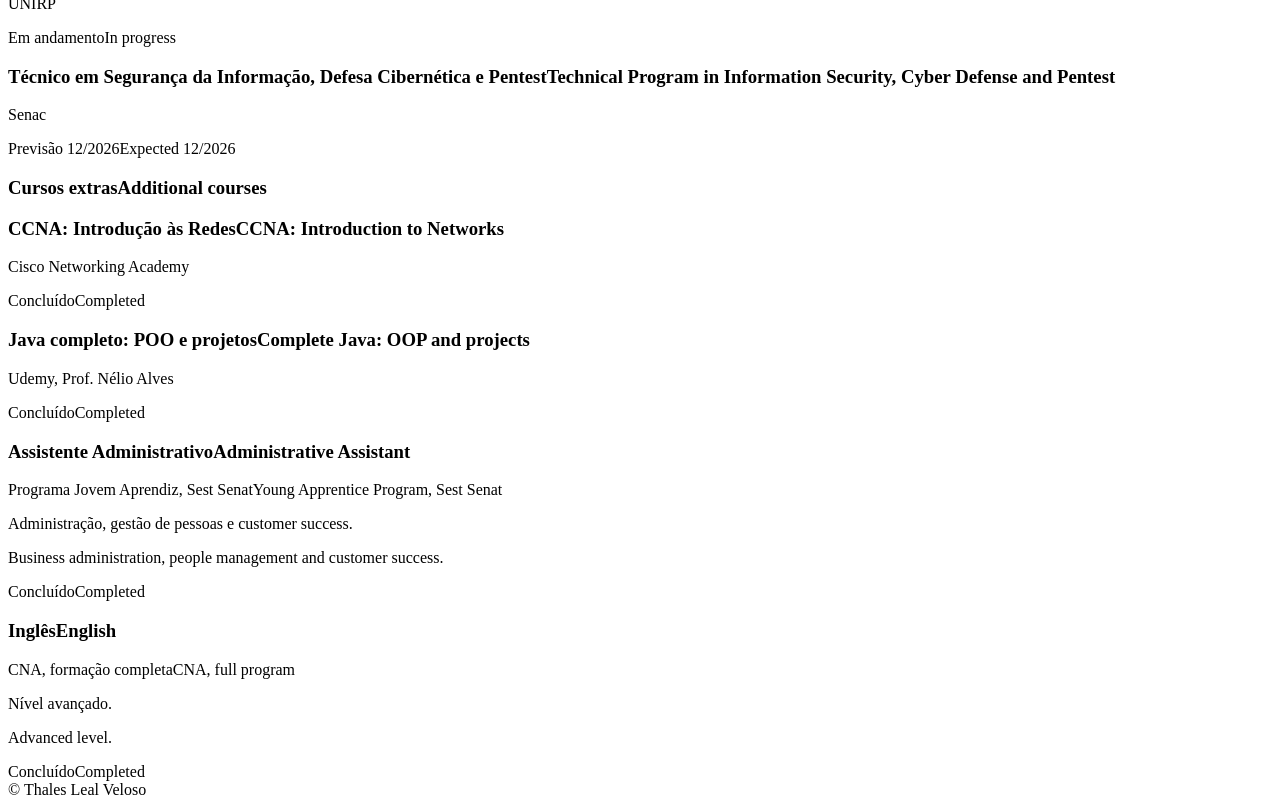
==== commit c7a43158: "Revise index.html for language and content updates Updated the HTML structure and content for the po" ====
--- a/index.html
+++ b/index.html
@@ -1,435 +1,170 @@
-<!DOCTYPE html>
-<html lang="en">
+
+<!doctype html>
+<html lang="pt-BR" data-lang="pt">
 <head>
-<meta charset="UTF-8">
-<meta name="viewport" content="width=device-width, initial-scale=1.0">
-<title>Thales Leal Veloso | Portfolio</title>
+<meta charset="utf-8">
+<meta name="viewport" content="width=device-width, initial-scale=1">
+<title>Thales Leal Veloso</title>
+<meta name="description" content="Thales Leal Veloso. Assistente de TI: suporte, infraestrutura e desenvolvimento.">
 <link rel="preconnect" href="https://fonts.googleapis.com">
-<link href="https://fonts.googleapis.com/css2?family=Bree+Serif&family=JetBrains+Mono:wght@400;500;700&family=Inter:wght@400;500;600;700;800&display=swap" rel="stylesheet">
-<style>
-  :root{
-    --bg: #0a0a0a;
-    --bg-elev: #141414;
-    --bg-elev-2: #1c1c1c;
-    --border: #2c2c2c;
-    --text: #ffffff;
-    --text-dim: #b3b3b3;
-    --text-faint: #737373;
-    --accent: #b3b3b3;
-    --mono: 'JetBrains Mono', ui-monospace, SFMono-Regular, monospace;
-    --sans: 'Inter', -apple-system, BlinkMacSystemFont, 'Segoe UI', sans-serif;
-    --display: 'Bree Serif', 'Inter', serif;
-  }
-  *{ box-sizing: border-box; margin:0; padding:0; }
-  html{ scroll-behavior: smooth; }
-  body{
-    background: var(--bg);
-    color: var(--text);
-    font-family: var(--sans);
-    line-height: 1.6;
-    -webkit-font-smoothing: antialiased;
-  }
-  .wrap{ max-width: 960px; margin: 0 auto; padding: 0 24px; position:relative; z-index:1; }
-
-  /* NAV */
-  nav{
-    position: sticky; top:0; z-index: 50;
-    background: rgba(10,10,10,0.9);
-    backdrop-filter: blur(10px);
-    border-bottom: 1px solid var(--border);
-  }
-  nav .wrap{ display:flex; align-items:center; justify-content:space-between; padding: 16px 24px; }
-  .brand{ font-family: var(--display); font-weight:400; color: var(--text); font-size: 17px; letter-spacing:-0.01em; }
-  .brand span{ color: var(--accent); }
-  .navlinks{ display:flex; gap: 28px; list-style:none; }
-  .navlinks a{ color: var(--text-dim); text-decoration:none; font-size: 14px; font-weight:500; transition: color .15s; }
-  .navlinks a:hover{ color: var(--text); }
-  .nav-cta{
-    font-family: var(--sans); font-size: 13px; color: var(--bg);
-    background: var(--text); padding: 8px 14px; border-radius: 6px;
-    text-decoration:none; font-weight:700; white-space:nowrap;
-  }
-  .nav-toggle{ display:none; background:none; border:1px solid var(--border); color:var(--text); border-radius:6px; padding:6px 10px; font-size:18px; cursor:pointer; }
-
-  /* HERO */
-  header.hero{ padding: 96px 0 80px; }
-  .eyebrow{
-    font-family: var(--mono); color: var(--text-dim); font-size: 13px;
-    display:flex; align-items:center; gap:8px; margin-bottom: 20px; letter-spacing:0.02em;
-  }
-  .eyebrow::before{ content:''; width:8px; height:8px; border-radius:50%; background: var(--accent); box-shadow: 0 0 0 4px rgba(179,179,179,0.15); }
-  h1{
-    font-family: var(--display);
-    font-size: clamp(34px, 5vw, 54px);
-    font-weight: 400;
-    letter-spacing: -0.01em;
-    line-height: 1.12;
-    margin-bottom: 18px;
-  }
-  h1 .grad{ color: var(--text); }
-  .lede{ font-size: 18px; color: var(--text-dim); max-width: 620px; margin-bottom: 32px; }
-  .lede strong{ color: var(--text); font-weight: 600; }
-  .hero-actions{ display:flex; flex-wrap:wrap; gap: 12px; margin-bottom: 40px; }
-  .btn{
-    font-family: var(--sans); font-weight: 600; font-size: 14px;
-    padding: 11px 20px; border-radius: 8px; text-decoration:none;
-    display:inline-flex; align-items:center; gap:8px; transition: all .15s;
-    border: 1px solid transparent;
-  }
-  .btn-primary{ background: var(--text); color: var(--bg); }
-  .btn-primary:hover{ transform: translateY(-1px); opacity:0.92; }
-  .btn-ghost{ border-color: var(--border); color: var(--text); }
-  .btn-ghost:hover{ border-color: var(--accent); color: var(--accent); }
-
-  .taglist{ display:flex; flex-wrap:wrap; gap:8px; }
-  .tag{
-    font-family: var(--mono); font-size: 12.5px; color: var(--text-dim);
-    background: var(--bg-elev); border: 1px solid var(--border);
-    padding: 5px 10px; border-radius: 6px;
-  }
-
-  /* SECTION SHARED */
-  section{ padding: 64px 0; border-top: 1px solid var(--border); }
-  .section-head{ margin-bottom: 36px; }
-  .section-num{ font-family: var(--mono); color: var(--accent); font-size: 13px; margin-bottom: 6px; }
-  .section-title{ font-family: var(--display); font-size: 28px; font-weight: 400; letter-spacing:-0.01em; }
-  .section-sub{ color: var(--text-dim); margin-top: 8px; max-width: 620px; font-size: 15px; }
-
-  /* ABOUT */
-  .about-grid{ display:grid; grid-template-columns: 1.4fr 1fr; gap: 40px; }
-  .about-grid p{ color: var(--text-dim); margin-bottom: 14px; font-size: 15.5px; }
-  .about-grid p strong{ color: var(--text); }
-  .facts{ background: var(--bg-elev); border: 1px solid var(--border); border-radius: 12px; padding: 22px; height:fit-content; }
-  .fact{ display:flex; justify-content:space-between; padding: 10px 0; border-bottom: 1px solid var(--border); font-size: 14px; }
-  .fact:last-child{ border-bottom:none; }
-  .fact-label{ color: var(--text-faint); font-family: var(--mono); font-size: 12.5px; }
-  .fact-value{ color: var(--text); font-weight:600; text-align:right; }
-
-  /* SKILLS */
-  .skills-grid{ display:grid; grid-template-columns: repeat(auto-fit, minmax(240px,1fr)); gap: 18px; }
-  .skill-card{ background: var(--bg-elev); border: 1px solid var(--border); border-radius: 12px; padding: 20px; }
-  .skill-card h3{ font-size: 15px; margin-bottom: 12px; font-weight:700; }
-  .skill-list{ display:flex; flex-wrap:wrap; gap:6px; }
-  .skill-list span{
-    font-family: var(--mono); font-size: 12px; color: var(--text-dim);
-    background: var(--bg-elev-2); padding: 4px 9px; border-radius: 5px;
-  }
-
-  /* EXPERIENCE */
-  .timeline{ position:relative; padding-left: 28px; }
-  .timeline::before{ content:''; position:absolute; left:5px; top:6px; bottom:6px; width:2px; background: var(--border); }
-  .tl-item{ position:relative; padding-bottom: 36px; }
-  .tl-item:last-child{ padding-bottom:0; }
-  .tl-dot{ position:absolute; left:-28px; top:4px; width:12px; height:12px; border-radius:50%; background: var(--bg); border: 2px solid var(--accent); }
-  .tl-head{ display:flex; flex-wrap:wrap; justify-content:space-between; align-items:baseline; gap:8px; margin-bottom:6px; }
-  .tl-role{ font-family: var(--display); font-size: 18px; font-weight:400; }
-  .tl-org{ color: var(--text); font-weight:600; }
-  .tl-date{ font-family: var(--mono); font-size: 12.5px; color: var(--text-faint); white-space:nowrap; }
-  .tl-item ul{ margin-top: 10px; padding-left: 18px; color: var(--text-dim); font-size: 14.5px; }
-  .tl-item li{ margin-bottom: 6px; }
-  .tl-item li::marker{ color: var(--accent); }
-
-  /* PROJECTS */
-  .proj-grid{ display:grid; grid-template-columns: repeat(auto-fit, minmax(280px,1fr)); gap: 20px; }
-  .proj-card{
-    background: var(--bg-elev); border: 1px solid var(--border); border-radius: 12px;
-    padding: 22px; display:flex; flex-direction:column; transition: border-color .15s, transform .15s;
-  }
-  .proj-card:hover{ border-color: var(--accent); transform: translateY(-2px); }
-  .proj-card h3{ font-family: var(--display); font-weight:400; font-size: 18px; margin-bottom: 8px; }
-  .proj-card p{ color: var(--text-dim); font-size: 14px; margin-bottom: 14px; flex-grow:1; }
-  .proj-tags{ display:flex; flex-wrap:wrap; gap:6px; }
-  .proj-tags span{ font-family: var(--mono); font-size: 11px; color: var(--accent); background: rgba(179,179,179,0.08); padding: 3px 8px; border-radius: 5px; }
-
-  /* EDUCATION */
-  .edu-grid{ display:grid; grid-template-columns: repeat(auto-fit, minmax(280px,1fr)); gap: 18px; margin-bottom: 32px; }
-  .edu-card{ background: var(--bg-elev); border: 1px solid var(--border); border-radius: 12px; padding: 20px; }
-  .edu-card .badge{ font-family: var(--mono); font-size: 11px; color: var(--accent); background: rgba(179,179,179,0.1); padding: 3px 9px; border-radius: 20px; display:inline-block; margin-bottom: 10px; }
-  .edu-card h3{ font-family: var(--display); font-weight:400; font-size: 17px; margin-bottom: 4px; }
-  .edu-card .inst{ color: var(--text-dim); font-size: 13.5px; margin-bottom: 8px; }
-  .edu-card .when{ font-family: var(--mono); font-size: 12px; color: var(--text-faint); }
-
-  .courses{ background: var(--bg-elev); border: 1px solid var(--border); border-radius: 12px; padding: 22px; }
-  .courses h4{ font-size: 13px; font-family: var(--mono); color: var(--text-faint); margin-bottom: 14px; text-transform:uppercase; letter-spacing:0.04em; }
-  .course-list{ display:flex; flex-wrap:wrap; gap:8px; }
-  .course-list span{ font-size: 13px; color: var(--text-dim); background: var(--bg-elev-2); padding: 6px 12px; border-radius: 6px; border: 1px solid var(--border); }
-
-  /* CONTACT */
-  .contact-box{
-    background: var(--bg-elev);
-    border: 1px solid var(--border); border-radius: 16px; padding: 48px; text-align:center;
-  }
-  .contact-box h2{ font-family: var(--display); font-size: 30px; font-weight:400; margin-bottom: 12px; letter-spacing:-0.01em; }
-  .contact-box p{ color: var(--text-dim); margin-bottom: 28px; }
-  .contact-links{ display:flex; flex-wrap:wrap; justify-content:center; gap: 12px; }
-
-  footer{ padding: 32px 0 48px; text-align:center; color: var(--text-faint); font-size: 13px; font-family: var(--mono); }
-  footer a{ color: var(--text-dim); }
-
-  @media (max-width: 760px){
-    .navlinks{ display:none; }
-    .about-grid{ grid-template-columns: 1fr; }
-    .hero{ padding: 64px 0 48px; }
-    .contact-box{ padding: 32px 20px; }
-  }
-</style>
+<link rel="preconnect" href="https://fonts.gstatic.com" crossorigin>
+<link href="https://fonts.googleapis.com/css2?family=Inter:wght@400;500;600;700&display=swap" rel="stylesheet">
+<link rel="stylesheet" href="styles.css">
 </head>
 <body>
 
-<nav>
-  <div class="wrap">
-    <ul class="navlinks">
-      <li><a href="#sobre">About</a></li>
-      <li><a href="#skills">Skills</a></li>
-      <li><a href="#experiencia">Experience</a></li>
-      <li><a href="#projetos">Highlights</a></li>
-      <li><a href="#formacao">Education</a></li>
-    </ul>
-    <a class="nav-cta" href="mailto:thaleslealveloso@outlook.com">Contact</a>
-  </div>
-</nav>
-
-<header class="hero">
-  <div class="wrap">
-    <div class="eyebrow">São José do Rio Preto - SP</div>
-    <h1>Thales Leal Veloso<br><span class="grad">Developer &amp; IT</span></h1>
-    <p class="lede">
-      <strong>Computer Science student (7th semester)</strong> with a solid foundation in
-      <strong>infrastructure, networking, and Active Directory</strong>, and hands-on experience building
-      <strong>process automations (RPA) and API integrations in Python</strong>. Also taking a technical course
-      in Information Security, Cyber Defense &amp; Pentest (Senac).
-    </p>
-    <div class="hero-actions">
-      <a class="btn btn-primary" href="mailto:thaleslealveloso@outlook.com">Get in touch</a>
-      <a class="btn btn-ghost" href="https://github.com/lealthales" target="_blank" rel="noopener">github.com/lealthales ↗</a>
-      <a class="btn btn-ghost" href="tel:+5517992553783">(17) 99255-3783</a>
-    </div>
-    <div class="taglist">
-      <span class="tag">Python</span><span class="tag">Flask</span><span class="tag">Playwright</span>
-      <span class="tag">APIs REST</span><span class="tag">SQL/PostgreSQL</span><span class="tag">Active Directory</span>
-      <span class="tag">Windows Server</span><span class="tag">Cisco/CCNA</span><span class="tag">Information Security</span>
-    </div>
-  </div>
+<header class="nav">
+  <a href="#top" class="logo">Thales Leal Veloso</a>
+  <button class="lang-btn" id="langBtn"><span lang="pt">EN</span><span lang="en">PT</span></button>
 </header>
 
-<section id="sobre">
-  <div class="wrap">
-    <div class="section-head">
-      <div class="section-num">01 · About</div>
-      <div class="section-title">About me</div>
+<main id="top">
+
+  <section class="hero">
+    <h1>Thales Leal Veloso</h1>
+    <p class="role">
+      <span lang="pt">Assistente de TI · Suporte, Infraestrutura e Desenvolvimento</span>
+      <span lang="en">IT Assistant · Support, Infrastructure and Development</span>
+    </p>
+    <p class="lead">
+      <span lang="pt">Sou Assistente de TI na Ultra-X, em São José do Rio Preto. Administro Windows Server e Active Directory, cuido da rede, telefonia e câmeras IP, dou suporte aos usuários e desenvolvo automações com Python, Playwright e APIs REST.</span>
+      <span lang="en">I'm an IT Assistant at Ultra-X in São José do Rio Preto, Brazil. I manage Windows Server and Active Directory, take care of the network, IP telephony and cameras, support users and build automations with Python, Playwright and REST APIs.</span>
+    </p>
+  </section>
+
+  <section id="projetos" class="section">
+    <h2><span lang="pt">Projetos</span><span lang="en">Projects</span></h2>
+
+    <article class="project">
+      <div class="p-head">
+        <h3>OpenITAM</h3>
+        <span class="badge"><span lang="pt">Em produção</span><span lang="en">In production</span></span>
+      </div>
+      <p lang="pt">Sistema open source de inventário e gestão de ativos de TI. API REST em FastAPI com PostgreSQL e um agente para estações Windows que coleta dados de hardware via CIM/WMI. Implantado em Windows Server 2016 no ambiente real da clínica.</p>
+      <p lang="en">Open source IT asset inventory and management system. FastAPI REST API with PostgreSQL and a Windows agent that collects hardware data through CIM/WMI. Deployed on Windows Server 2016 in the clinic's real environment.</p>
+      <div class="chips"><span>FastAPI</span><span>PostgreSQL</span><span>API REST</span><span>CIM/WMI</span><span>Windows Server</span></div>
+      <a class="link" href="https://github.com/lealthales" target="_blank" rel="noopener"><span lang="pt">Ver no GitHub</span><span lang="en">View on GitHub</span></a>
+    </article>
+
+    <article class="project">
+      <div class="p-head">
+        <h3><span lang="pt">Robô Nota Fiscal</span><span lang="en">Invoice Robot</span></h3>
+        <span class="badge"><span lang="pt">Participação</span><span lang="en">Contributor</span></span>
+      </div>
+      <p lang="pt">Automação RPA do fluxo de emissão e conciliação de notas fiscais, integrando duas APIs REST externas (Netris e AQualidade) com autenticação JWT e Playwright nas etapas sem API. Eliminou trabalho manual repetitivo no faturamento.</p>
+      <p lang="en">RPA automation of the invoice issuing and reconciliation flow, integrating two external REST APIs (Netris and AQualidade) with JWT authentication and Playwright for steps without an API. Removed repetitive manual work from billing.</p>
+      <div class="chips"><span>Python</span><span>Playwright</span><span>API REST</span><span>JWT</span></div>
+    </article>
+  </section>
+
+  <section id="experiencia" class="section">
+    <h2><span lang="pt">Experiência</span><span lang="en">Experience</span></h2>
+
+    <div class="row">
+      <div>
+        <h3><span lang="pt">Assistente de TI</span><span lang="en">IT Assistant</span></h3>
+        <p class="org">Ultra-X</p>
+        <p lang="pt">Suporte a usuários, Active Directory, redes, telefonia e câmeras IP, automações e homologação de sistemas.</p>
+        <p lang="en">User support, Active Directory, networking, IP telephony and cameras, automations and system rollout.</p>
+      </div>
+      <span class="date"><span lang="pt">10/2025 a atual</span><span lang="en">10/2025 to present</span></span>
     </div>
-    <div class="about-grid">
+
+    <div class="row">
       <div>
-        <p>
-          I'm an IT professional with <strong>experience in infrastructure, networking, and Active Directory</strong>,
-          currently studying Computer Science at UNIRP and Information Security, Cyber Defense &amp;
-          Pentest at Senac.
-        </p>
-        <p>
-          I have experience with technical support, network administration, IP telephony, cameras, and access
-          control, as well as <strong>building automations in Python, RPAs, and API integrations</strong> to
-          cut down manual work and rework.
-        </p>
-        <p>
-          I'm currently focused on growing further into software development, with interest in
-          <strong>C#, microservices, and automated testing</strong>.
-        </p>
-        <p>
-          What sets me apart is combining infrastructure, security, and development. I care about how systems work, and just as much about keeping them available and secure in production.
-        </p>
+        <h3><span lang="pt">Estagiário de TI</span><span lang="en">IT Intern</span></h3>
+        <p class="org">ICEC Jorcal</p>
+        <p lang="pt">Suporte N1/N2, manutenção de estações, impressoras e periféricos.</p>
+        <p lang="en">Tier 1/2 support, maintenance of workstations, printers and peripherals.</p>
       </div>
-      <div class="facts">
-        <div class="fact"><span class="fact-label">LOCATION</span><span class="fact-value">São José do Rio Preto - SP</span></div>
-        <div class="fact"><span class="fact-label">CURRENT ROLE</span><span class="fact-value">IT Assistant</span></div>
-        <div class="fact"><span class="fact-label">COMPANY</span><span class="fact-value">Ultra-X</span></div>
-        <div class="fact"><span class="fact-label">EDUCATION</span><span class="fact-value">Computer Science (7th sem.)</span></div>
-        <div class="fact"><span class="fact-label">EXPECTED</span><span class="fact-value">Graduating 07/2027</span></div>
-        <div class="fact"><span class="fact-label">CURRENTLY STUDYING</span><span class="fact-value">Info. Security &amp; Pentest</span></div>
-        <div class="fact"><span class="fact-label">EMAIL</span><span class="fact-value">thaleslealveloso@outlook.com</span></div>
+      <span class="date"><span lang="pt">12/2024 a 10/2025</span><span lang="en">12/2024 to 10/2025</span></span>
+    </div>
+
+    <div class="row">
+      <div>
+        <h3><span lang="pt">Jovem Aprendiz de TI</span><span lang="en">IT Apprentice</span></h3>
+        <p class="org">Santa Casa de São José do Rio Preto</p>
+        <p lang="pt">Service desk e suporte a usuários em ambiente hospitalar.</p>
+        <p lang="en">Service desk and user support in a hospital environment.</p>
       </div>
+      <span class="date"><span lang="pt">10/2023 a 12/2024</span><span lang="en">10/2023 to 12/2024</span></span>
     </div>
-  </div>
-</section>
 
-<section id="skills">
-  <div class="wrap">
-    <div class="section-head">
-      <div class="section-num">02 · Skills</div>
-      <div class="section-title">Technical skills</div>
-      <div class="section-sub">A hybrid foundation across development, infrastructure, and security.</div>
+    <div class="row">
+      <div>
+        <h3><span lang="pt">Operador de Callcenter (estágio)</span><span lang="en">Call Center Operator (internship)</span></h3>
+        <p class="org"><span lang="pt">Contabilidade</span><span lang="en">Accounting firm</span></p>
+        <p lang="pt">Atendimento B2B ativo e receptivo a pequenas empresas, com revisão de contratos, recuperação de juros abusivos, negociação e metas comerciais.</p>
+        <p lang="en">Inbound and outbound B2B service for small businesses, covering contract reviews, recovery of abusive interest, negotiation and sales targets.</p>
+      </div>
+      <span class="date">2023</span>
     </div>
-    <div class="skills-grid">
-      <div class="skill-card">
-        <h3>Development &amp; Automation</h3>
-        <div class="skill-list">
-          <span>Python</span><span>Flask</span><span>Playwright</span><span>requests</span>
-          <span>Java (basic)</span><span>SQL / PostgreSQL</span><span>HTML</span><span>CSS</span>
-          <span>JavaScript</span><span>Git / GitHub</span><span>API integration</span><span>RPA</span>
-        </div>
+  </section>
+
+  <section id="formacao" class="section">
+    <h2><span lang="pt">Formação</span><span lang="en">Education</span></h2>
+
+    <h3 class="group"><span lang="pt">Formação acadêmica e técnica</span><span lang="en">Academic and technical education</span></h3>
+
+    <div class="row">
+      <div>
+        <h3><span lang="pt">Bacharelado em Ciência da Computação</span><span lang="en">B.Sc. in Computer Science</span></h3>
+        <p class="org">UNIRP</p>
       </div>
-      <div class="skill-card">
-        <h3>Infrastructure &amp; Networking</h3>
-        <div class="skill-list">
-          <span>Active Directory</span><span>Windows Server</span><span>Networking (Cisco/CCNA)</span>
-          <span>IP telephony</span><span>IP cameras</span><span>PowerShell</span><span>Hardware support</span>
-        </div>
+      <span class="date"><span lang="pt">Em andamento</span><span lang="en">In progress</span></span>
+    </div>
+
+    <div class="row">
+      <div>
+        <h3><span lang="pt">Técnico em Segurança da Informação, Defesa Cibernética e Pentest</span><span lang="en">Technical Program in Information Security, Cyber Defense and Pentest</span></h3>
+        <p class="org">Senac</p>
       </div>
-      <div class="skill-card">
-        <h3>Information Security</h3>
-        <div class="skill-list">
-          <span>Information security fundamentals</span><span>Cyber defense</span><span>Pentest (in training)</span>
-          <span>Access management (AD)</span><span>Security best practices</span>
-        </div>
+      <span class="date"><span lang="pt">Previsão 12/2026</span><span lang="en">Expected 12/2026</span></span>
+    </div>
+
+    <h3 class="group"><span lang="pt">Cursos extras</span><span lang="en">Additional courses</span></h3>
+
+    <div class="row">
+      <div>
+        <h3><span lang="pt">CCNA: Introdução às Redes</span><span lang="en">CCNA: Introduction to Networks</span></h3>
+        <p class="org">Cisco Networking Academy</p>
       </div>
-      <div class="skill-card">
-        <h3>Support &amp; Communication</h3>
-        <div class="skill-list">
-          <span>Multichannel support</span><span>SLA compliance</span><span>Simplified technical communication</span>
-          <span>Problem-solving</span>
-        </div>
+      <span class="date"><span lang="pt">Concluído</span><span lang="en">Completed</span></span>
+    </div>
+
+    <div class="row">
+      <div>
+        <h3><span lang="pt">Java completo: POO e projetos</span><span lang="en">Complete Java: OOP and projects</span></h3>
+        <p class="org">Udemy, Prof. Nélio Alves</p>
       </div>
+      <span class="date"><span lang="pt">Concluído</span><span lang="en">Completed</span></span>
     </div>
-  </div>
-</section>
 
-<section id="experiencia">
-  <div class="wrap">
-    <div class="section-head">
-      <div class="section-num">03 · Experience</div>
-      <div class="section-title">Professional journey</div>
+    <div class="row">
+      <div>
+        <h3><span lang="pt">Assistente Administrativo</span><span lang="en">Administrative Assistant</span></h3>
+        <p class="org"><span lang="pt">Programa Jovem Aprendiz, Sest Senat</span><span lang="en">Young Apprentice Program, Sest Senat</span></p>
+        <p lang="pt">Administração, gestão de pessoas e customer success.</p>
+        <p lang="en">Business administration, people management and customer success.</p>
+      </div>
+      <span class="date"><span lang="pt">Concluído</span><span lang="en">Completed</span></span>
     </div>
-    <div class="timeline">
-      <div class="tl-item">
-        <div class="tl-dot"></div>
-        <div class="tl-head">
-          <div><span class="tl-role">IT Assistant</span> at <span class="tl-org">Ultra-X (Diagnostic Imaging)</span></div>
-          <div class="tl-date">Nov 2025 to Present · 8 months</div>
-        </div>
-        <ul>
-          <li>Network and Active Directory administration (switches, Cisco IP telephony, IP cameras), including access management and user permissions.</li>
-          <li>Built process automations (RPA) in Python, with API-based system integration to reduce manual work and rework.</li>
-          <li>Deployed and maintained software on workstations via PowerShell/AD, focused on standardization and reducing attack surface.</li>
-          <li>Worked on deploying and maintaining production systems, with attention to availability, security, and service continuity.</li>
-          <li>Multichannel technical support (in person, phone, tickets), identifying, prioritizing, and resolving incidents.</li>
-        </ul>
+
+    <div class="row">
+      <div>
+        <h3><span lang="pt">Inglês</span><span lang="en">English</span></h3>
+        <p class="org"><span lang="pt">CNA, formação completa</span><span lang="en">CNA, full program</span></p>
+        <p lang="pt">Nível avançado.</p>
+        <p lang="en">Advanced level.</p>
       </div>
-      <div class="tl-item">
-        <div class="tl-dot"></div>
-        <div class="tl-head">
-          <div><span class="tl-role">IT Intern</span> at <span class="tl-org">ICEC Jorcal</span></div>
-          <div class="tl-date">~1 year</div>
-        </div>
-        <ul>
-          <li>Provided infrastructure and internal systems support, handling technical support tickets and helping maintain network and equipment.</li>
-          <li>Tracked deadlines and prioritized by criticality, helping meet internal SLAs.</li>
-        </ul>
-      </div>
-      <div class="tl-item">
-        <div class="tl-dot"></div>
-        <div class="tl-head">
-          <div><span class="tl-role">IT Young Apprentice</span> at <span class="tl-org">Santa Casa</span></div>
-          <div class="tl-date">~1 year and 2 months</div>
-        </div>
-        <ul>
-          <li>First professional IT experience: user support, helping with network and infrastructure routines.</li>
-        </ul>
-      </div>
+      <span class="date"><span lang="pt">Concluído</span><span lang="en">Completed</span></span>
     </div>
-  </div>
-</section>
+  </section>
 
-<section id="projetos">
-  <div class="wrap">
-    <div class="section-head">
-      <div class="section-num">04 · Highlights</div>
-      <div class="section-title">Projects &amp; initiatives</div>
-      <div class="section-sub">Hands-on work built as part of my day-to-day job.</div>
-    </div>
-    <div class="proj-grid">
-      <div class="proj-card">
-        <h3>Internal process automation</h3>
-        <p>Automations built in Python to eliminate manual work and rework, with API-based integration of internal systems that cuts down service time.</p>
-        <div class="proj-tags"><span>Python</span><span>Playwright</span><span>requests</span><span>APIs</span></div>
-      </div>
-      <div class="proj-card">
-        <h3>Environment standardization via AD/PowerShell</h3>
-        <p>Deployed and maintained software on workstations via PowerShell and Active Directory, standardizing environments and reducing attack surface.</p>
-        <div class="proj-tags"><span>PowerShell</span><span>Active Directory</span><span>Windows Server</span></div>
-      </div>
-      <div class="proj-card">
-        <h3>Network administration &amp; IP telephony</h3>
-        <p>Managed switches, Cisco IP telephony, and IP cameras in a corporate environment, focused on service continuity and availability.</p>
-        <div class="proj-tags"><span>Cisco/CCNA</span><span>IP telephony</span><span>Infrastructure</span></div>
-      </div>
-      <div class="proj-card">
-        <h3>Information Security &amp; Pentest track</h3>
-        <p>Ongoing technical training (Senac) with hands-on pentest practice in labs and CTFs, deepening skills in vulnerability analysis and incident response.</p>
-        <div class="proj-tags"><span>Pentest</span><span>CTF</span><span>Cyber Defense</span></div>
-      </div>
-    </div>
-  </div>
-</section>
+</main>
 
-<section id="formacao">
-  <div class="wrap">
-    <div class="section-head">
-      <div class="section-num">05 · Education</div>
-      <div class="section-title">Education &amp; courses</div>
-    </div>
-    <div class="edu-grid">
-      <div class="edu-card">
-        <span class="badge">Degree in progress</span>
-        <h3>Computer Science</h3>
-        <div class="inst">UNIRP, Centro Universitário de Rio Preto</div>
-        <div class="when">7th semester · expected graduation 07/2027</div>
-      </div>
-      <div class="edu-card">
-        <span class="badge">Technical course in progress</span>
-        <h3>Information Security, Cyber Defense &amp; Pentest</h3>
-        <div class="inst">Senac</div>
-        <div class="when">In progress</div>
-      </div>
-    </div>
-    <div class="courses">
-      <h4>Additional courses</h4>
-      <div class="course-list">
-        <span>Information Security (Udemy)</span>
-        <span>Information Security (Senac)</span>
-        <span>Cisco/CCNA networking (intro)</span>
-        <span>HTML and CSS (Curso em Vídeo, YouTube)</span>
-        <span>Java (with Nélio Alves)</span>
-        <span>Java Bootcamp (DIO)</span>
-        <span>Python Bootcamp (DIO)</span>
-        <span>Administrative Assistant (SEST SENAT)</span>
-        <span>People Management (SEST SENAT)</span>
-      </div>
-    </div>
-  </div>
-</section>
+<footer class="footer">© <span id="year"></span> Thales Leal Veloso</footer>
 
-<section id="contato">
-  <div class="wrap">
-    <div class="contact-box">
-      <h2>Let's talk?</h2>
-      <p>If you'd like to talk about development, infrastructure, or information security, feel free to reach out!</p>
-      <div class="contact-links">
-        <a class="btn btn-primary" href="mailto:thaleslealveloso@outlook.com">thaleslealveloso@outlook.com</a>
-        <a class="btn btn-ghost" href="tel:+5517992553783">(17) 99255-3783</a>
-        <a class="btn btn-ghost" href="https://github.com/lealthales" target="_blank" rel="noopener">GitHub ↗</a>
-      </div>
-    </div>
-  </div>
-</section>
-
-<footer>
-  <div class="wrap">
-    © <span id="year"></span> Thales Leal Veloso · São José do Rio Preto - SP
-  </div>
-</footer>
-
-<script>
-  document.getElementById('year').textContent = new Date().getFullYear();
-</script>
-
+<script src="main.js"></script>
 </body>
 </html>
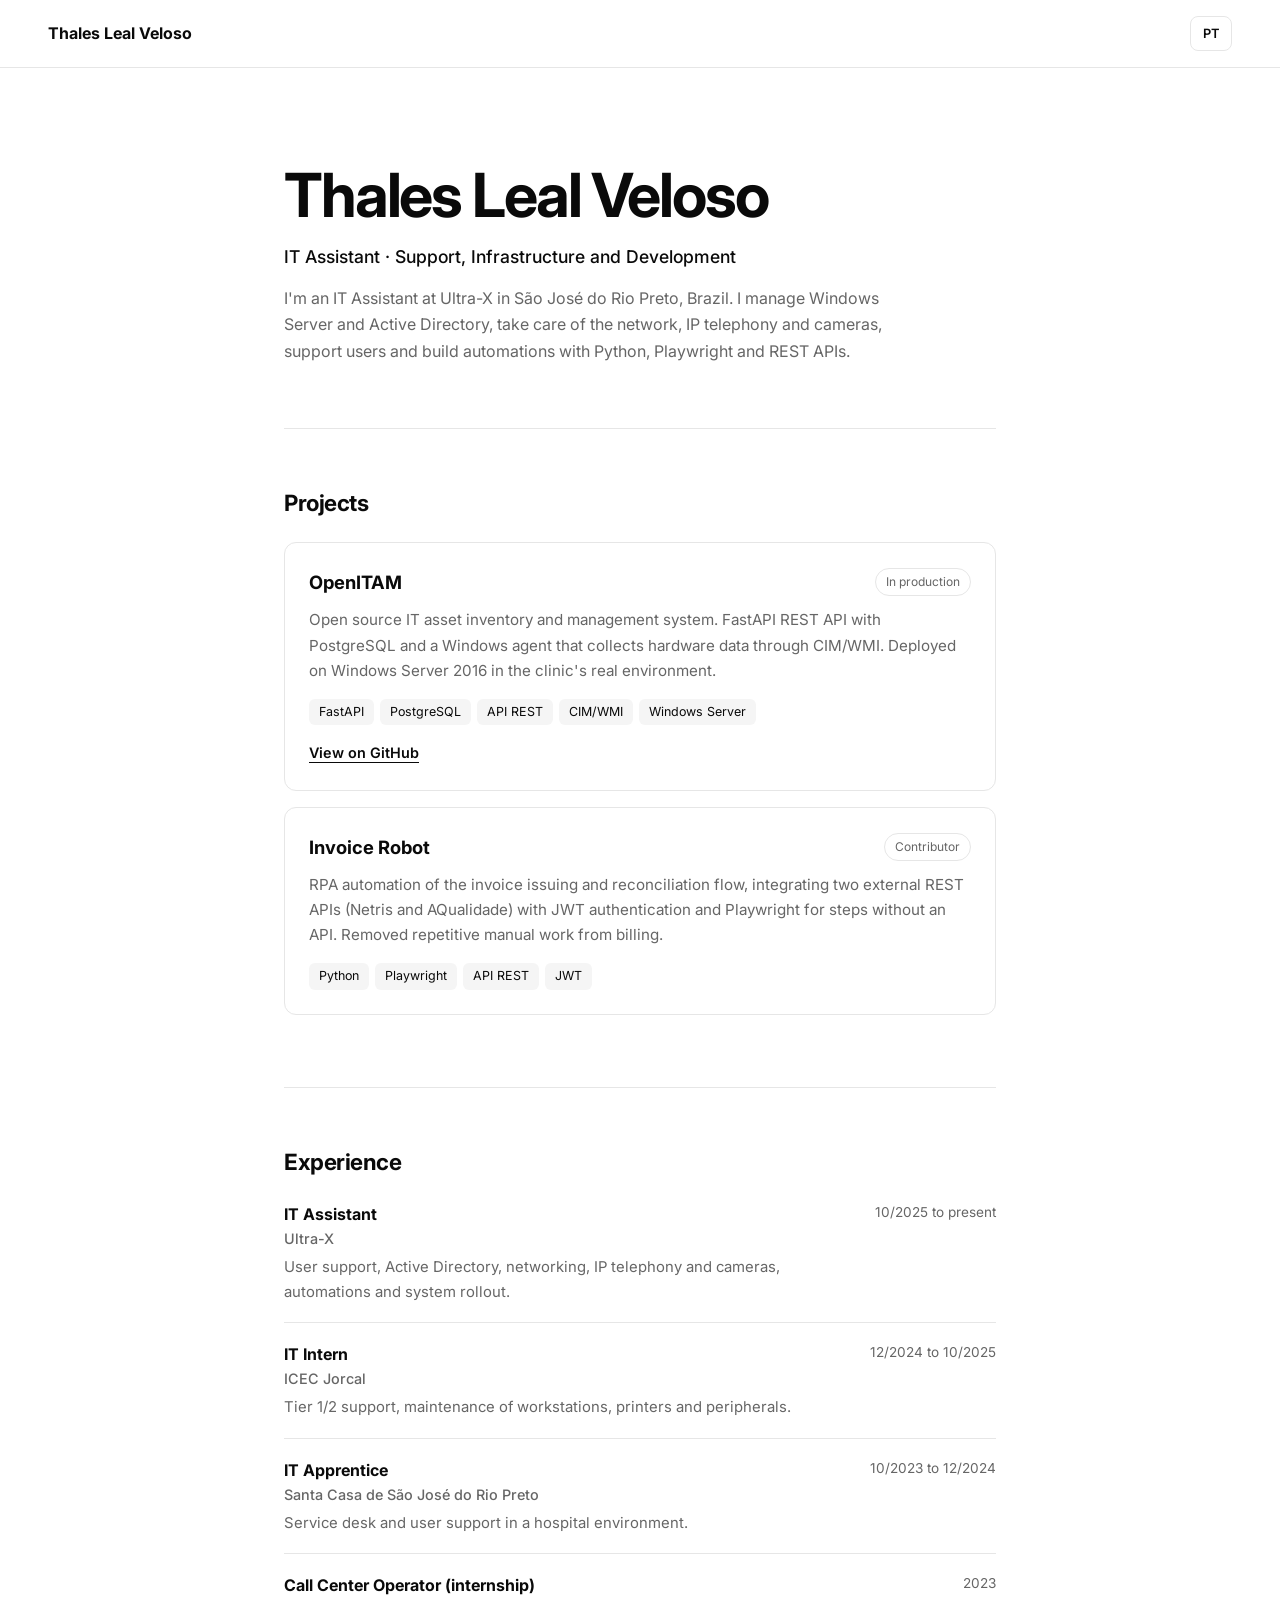
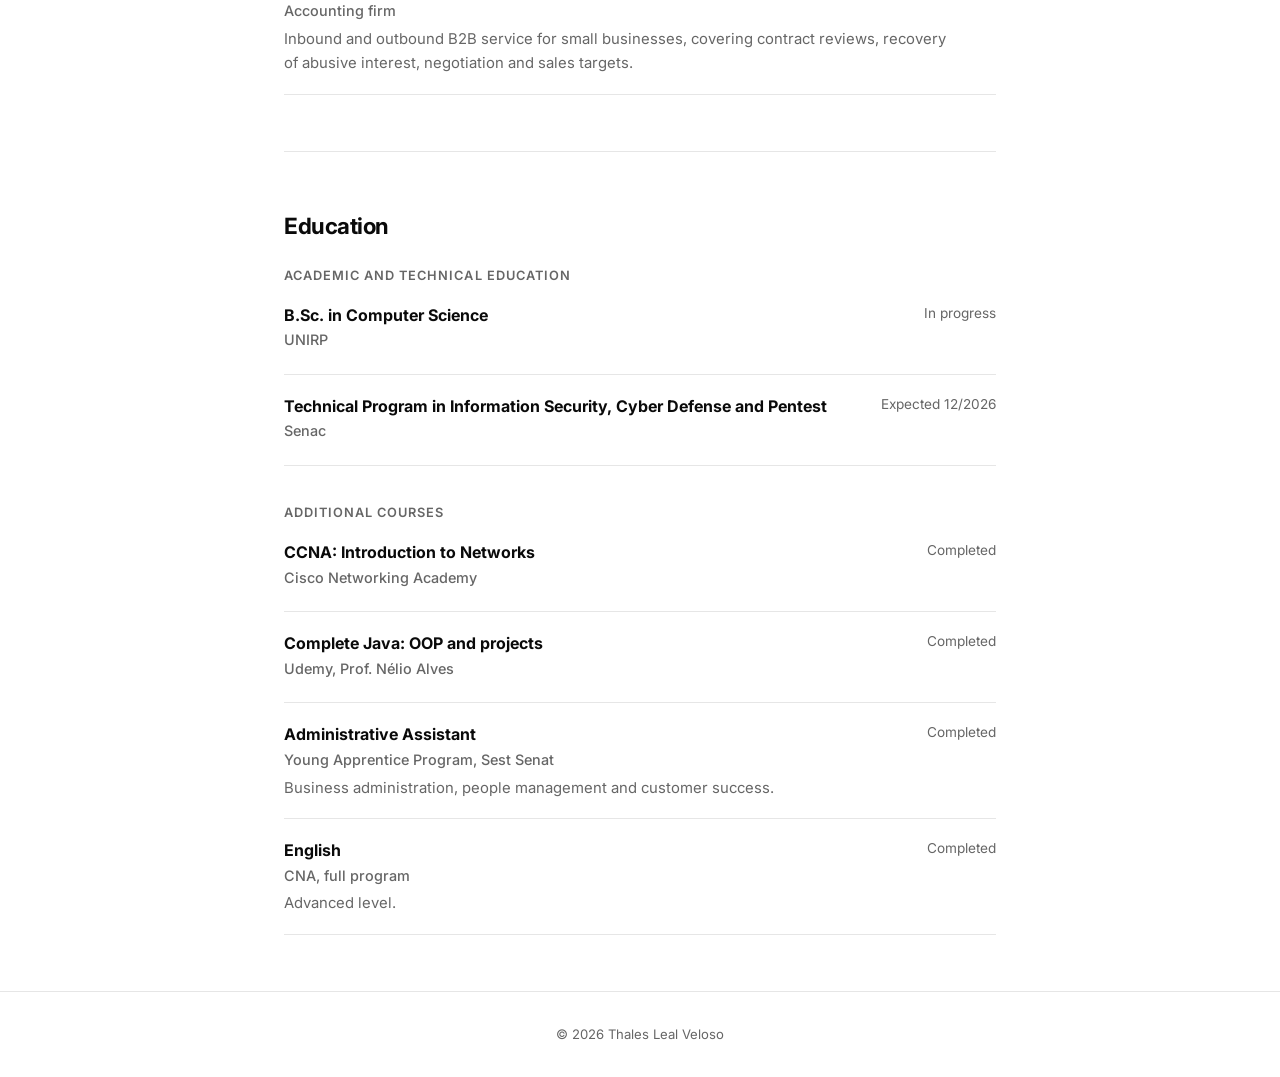
==== commit c555e5ab: "Add files via upload" ====
--- a/index.html
+++ b/index.html
@@ -1,4 +1,3 @@
-
 <!doctype html>
 <html lang="pt-BR" data-lang="pt">
 <head>
--- a/styles.css
+++ b/styles.css
@@ -0,0 +1,62 @@
+:root{
+  --bg:#ffffff;
+  --soft:#f5f5f5;
+  --line:#e6e6e6;
+  --text:#0a0a0a;
+  --muted:#666666;
+}
+*{box-sizing:border-box;margin:0;padding:0}
+html{scroll-behavior:smooth;scroll-padding-top:72px}
+body{font-family:Inter,system-ui,sans-serif;background:var(--bg);color:var(--text);line-height:1.65;-webkit-font-smoothing:antialiased}
+a{color:inherit;text-decoration:none}
+button{font:inherit;color:inherit;cursor:pointer;background:none;border:0}
+
+[data-lang="pt"] [lang="en"],[data-lang="en"] [lang="pt"]{display:none}
+
+.nav{
+  position:sticky;top:0;z-index:10;
+  display:flex;align-items:center;justify-content:space-between;gap:16px;
+  padding:16px clamp(16px,5vw,48px);
+  background:rgba(255,255,255,.92);backdrop-filter:blur(8px);
+  border-bottom:1px solid var(--line);
+}
+.logo{font-weight:700}
+.lang-btn{font-size:.8rem;font-weight:600;padding:6px 12px;border:1px solid var(--line);border-radius:8px;transition:border-color .2s}
+.lang-btn:hover{border-color:var(--text)}
+
+main{max-width:760px;margin:0 auto;padding:0 clamp(16px,5vw,24px)}
+
+.hero{padding:96px 0 64px}
+h1{font-size:clamp(2.4rem,7vw,3.8rem);line-height:1.05;letter-spacing:-.035em;font-weight:700}
+.role{margin-top:14px;font-size:1.1rem;font-weight:500}
+.lead{margin-top:14px;color:var(--muted);max-width:600px}
+
+.section{padding:56px 0;border-top:1px solid var(--line)}
+h2{font-size:1.4rem;letter-spacing:-.02em;margin-bottom:20px}
+
+.project{border:1px solid var(--line);border-radius:12px;padding:24px;margin-bottom:16px;transition:border-color .2s}
+.project:hover{border-color:var(--text)}
+.p-head{display:flex;justify-content:space-between;align-items:center;gap:12px;margin-bottom:10px}
+.p-head h3{font-size:1.15rem}
+.badge{font-size:.75rem;padding:3px 10px;border:1px solid var(--line);border-radius:999px;color:var(--muted);white-space:nowrap}
+.project p{color:var(--muted);font-size:.95rem}
+.chips{display:flex;flex-wrap:wrap;gap:6px;margin-top:16px}
+.chips span{font-size:.78rem;padding:3px 10px;background:var(--soft);border-radius:6px}
+.link{display:inline-block;margin-top:16px;font-size:.9rem;font-weight:600;text-decoration:underline;text-underline-offset:4px}
+
+.row{display:flex;justify-content:space-between;gap:16px;padding:18px 0;border-bottom:1px solid var(--line)}
+.row:first-of-type,.group+.row{padding-top:0}
+.row h3{font-size:1rem}
+.row .org{font-size:.9rem;font-weight:500;margin-bottom:4px}
+.row p{color:var(--muted);font-size:.93rem}
+.date{font-size:.85rem;color:var(--muted);white-space:nowrap}
+
+.group{font-size:.8rem;font-weight:600;text-transform:uppercase;letter-spacing:.08em;color:var(--muted);margin:8px 0 16px}
+.row+.group{margin-top:36px}
+.footer{text-align:center;padding:32px 16px;color:var(--muted);font-size:.82rem;border-top:1px solid var(--line)}
+
+@media (max-width:640px){
+  .hero{padding:56px 0 40px}
+  .row{flex-direction:column;gap:4px}
+  .row .date{order:-1}
+}
